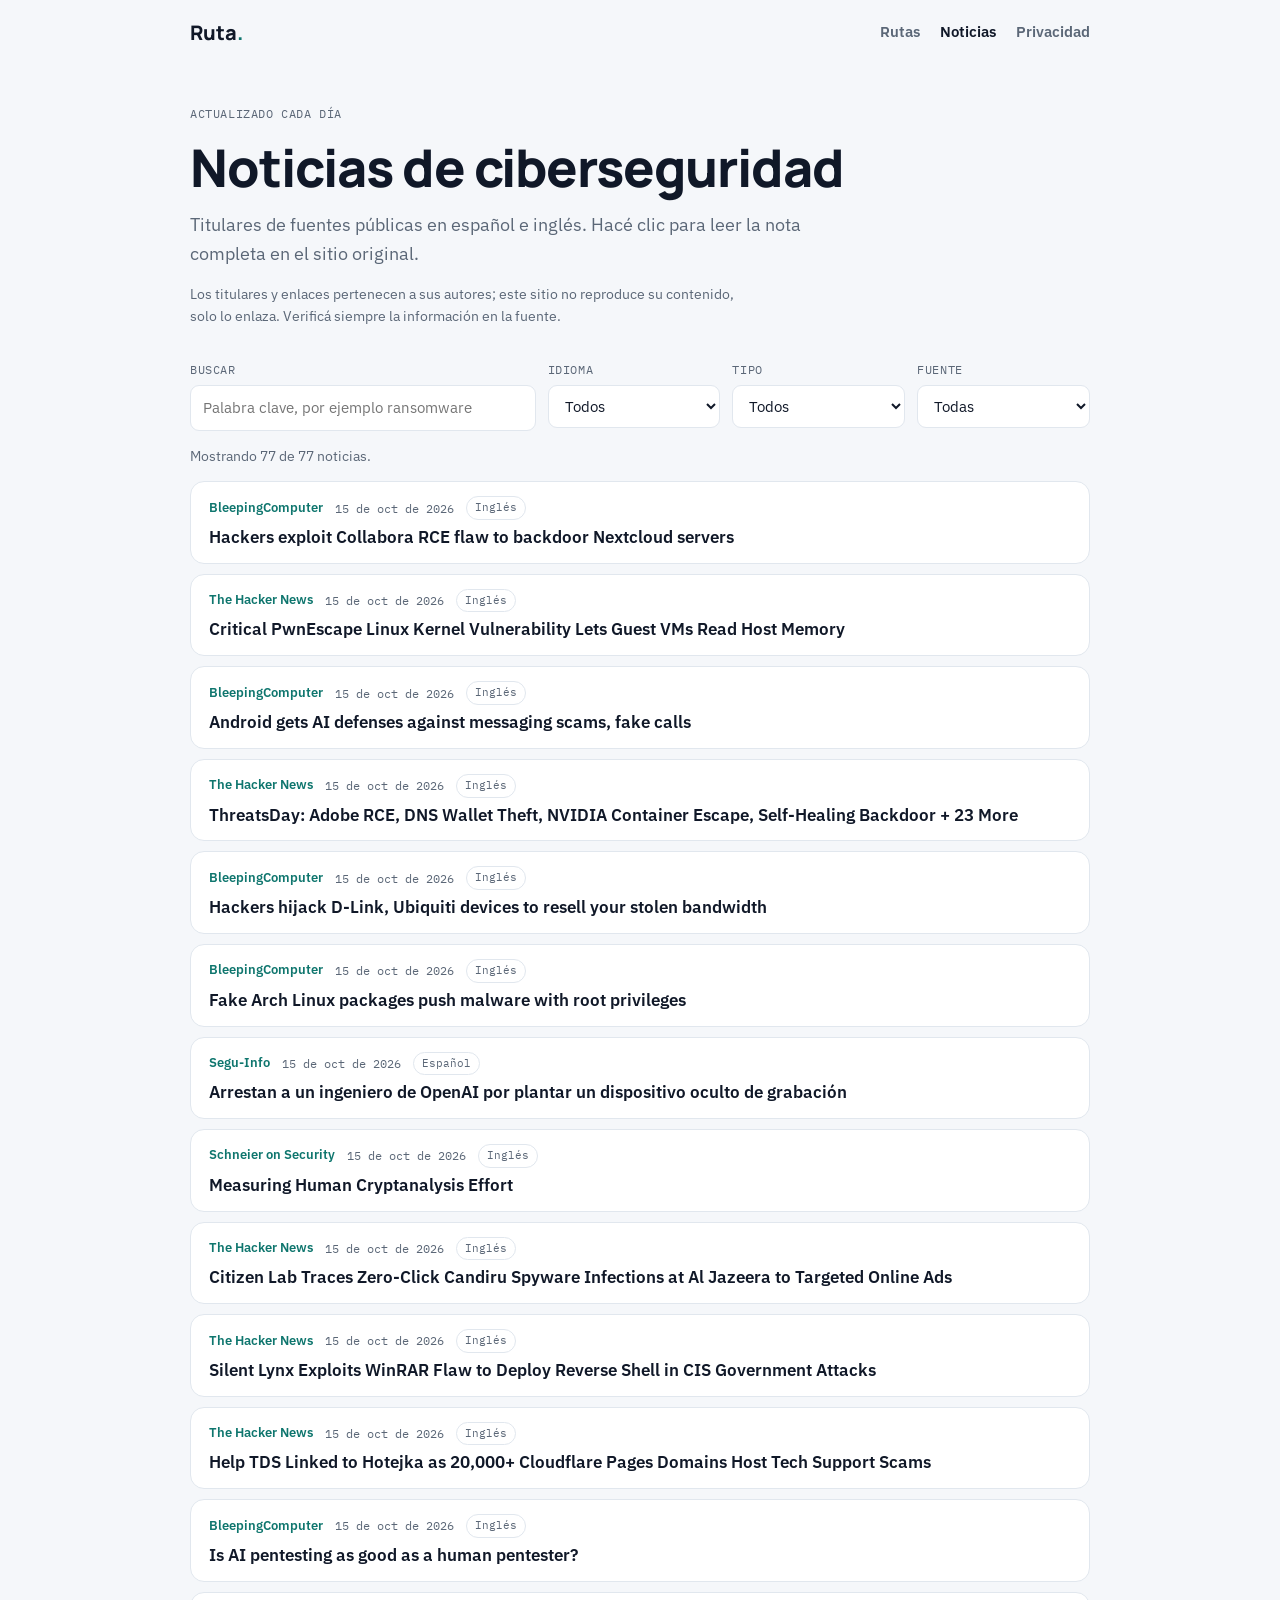
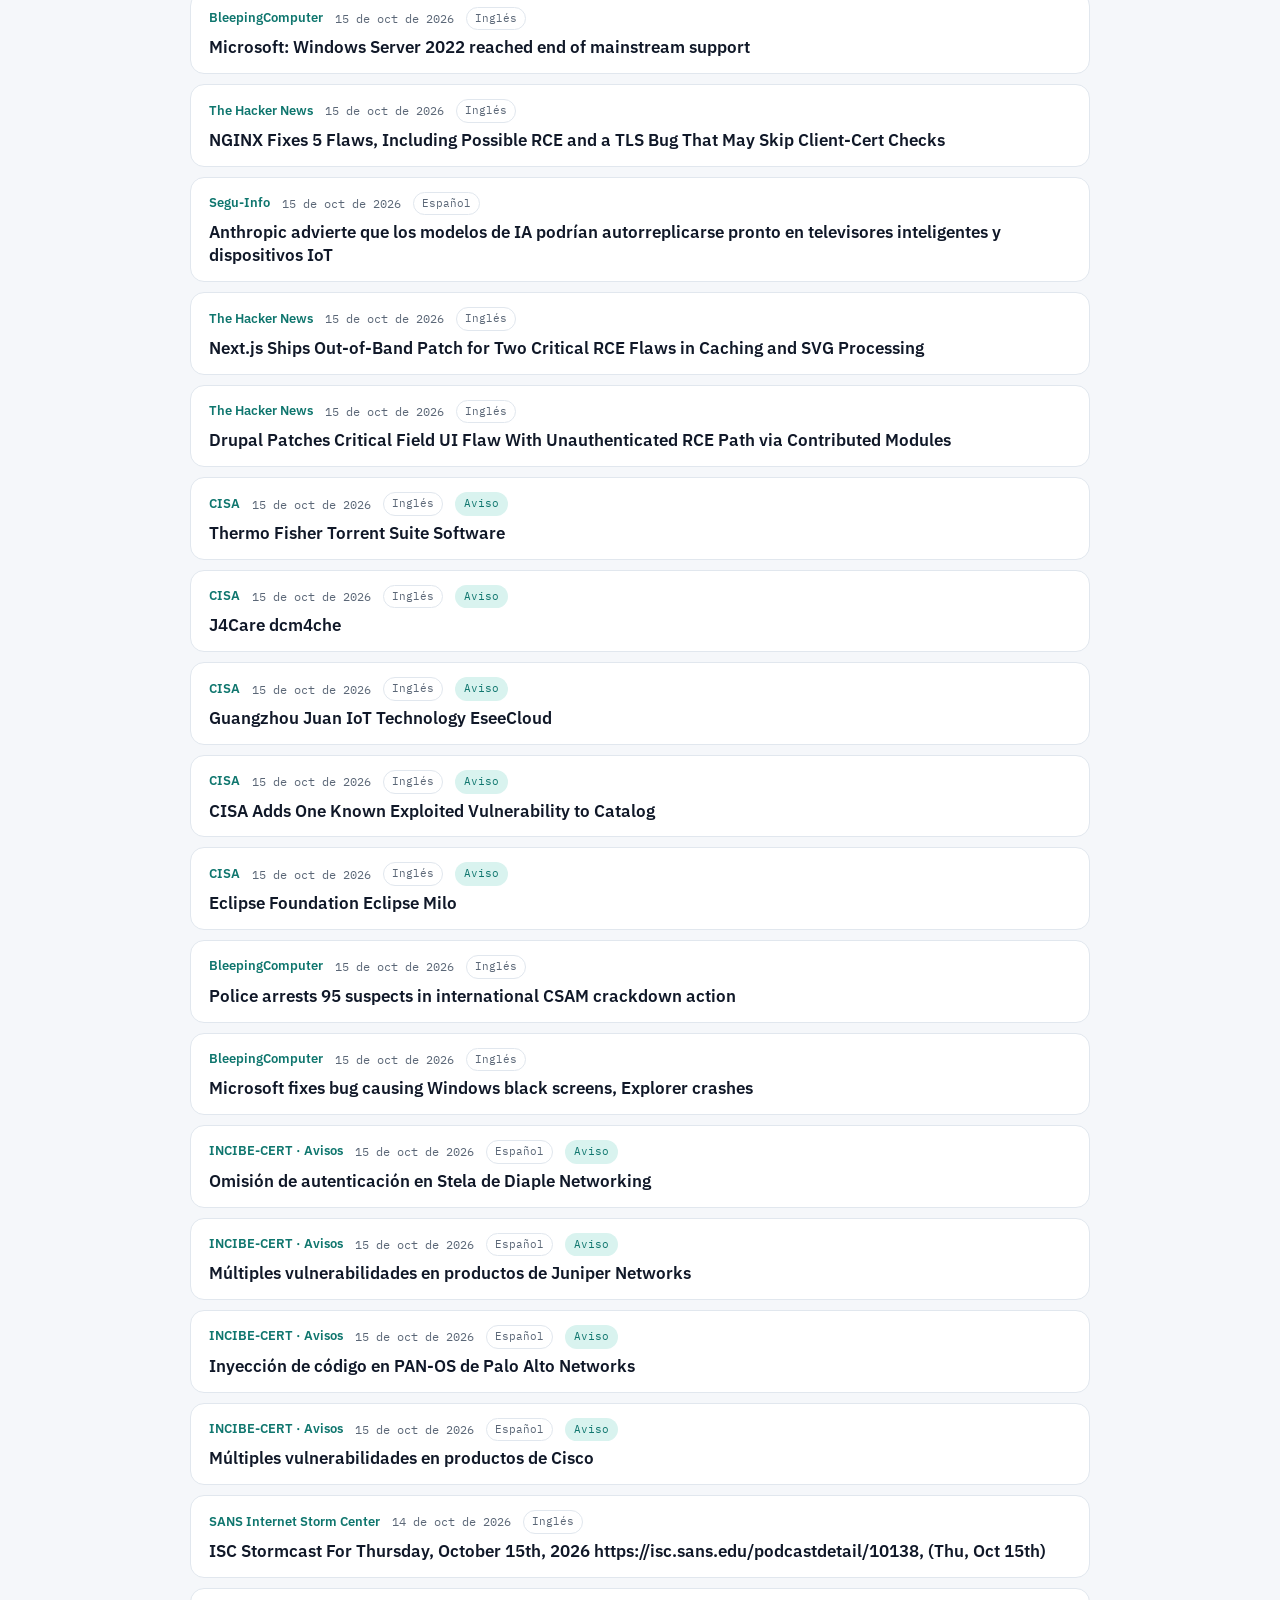
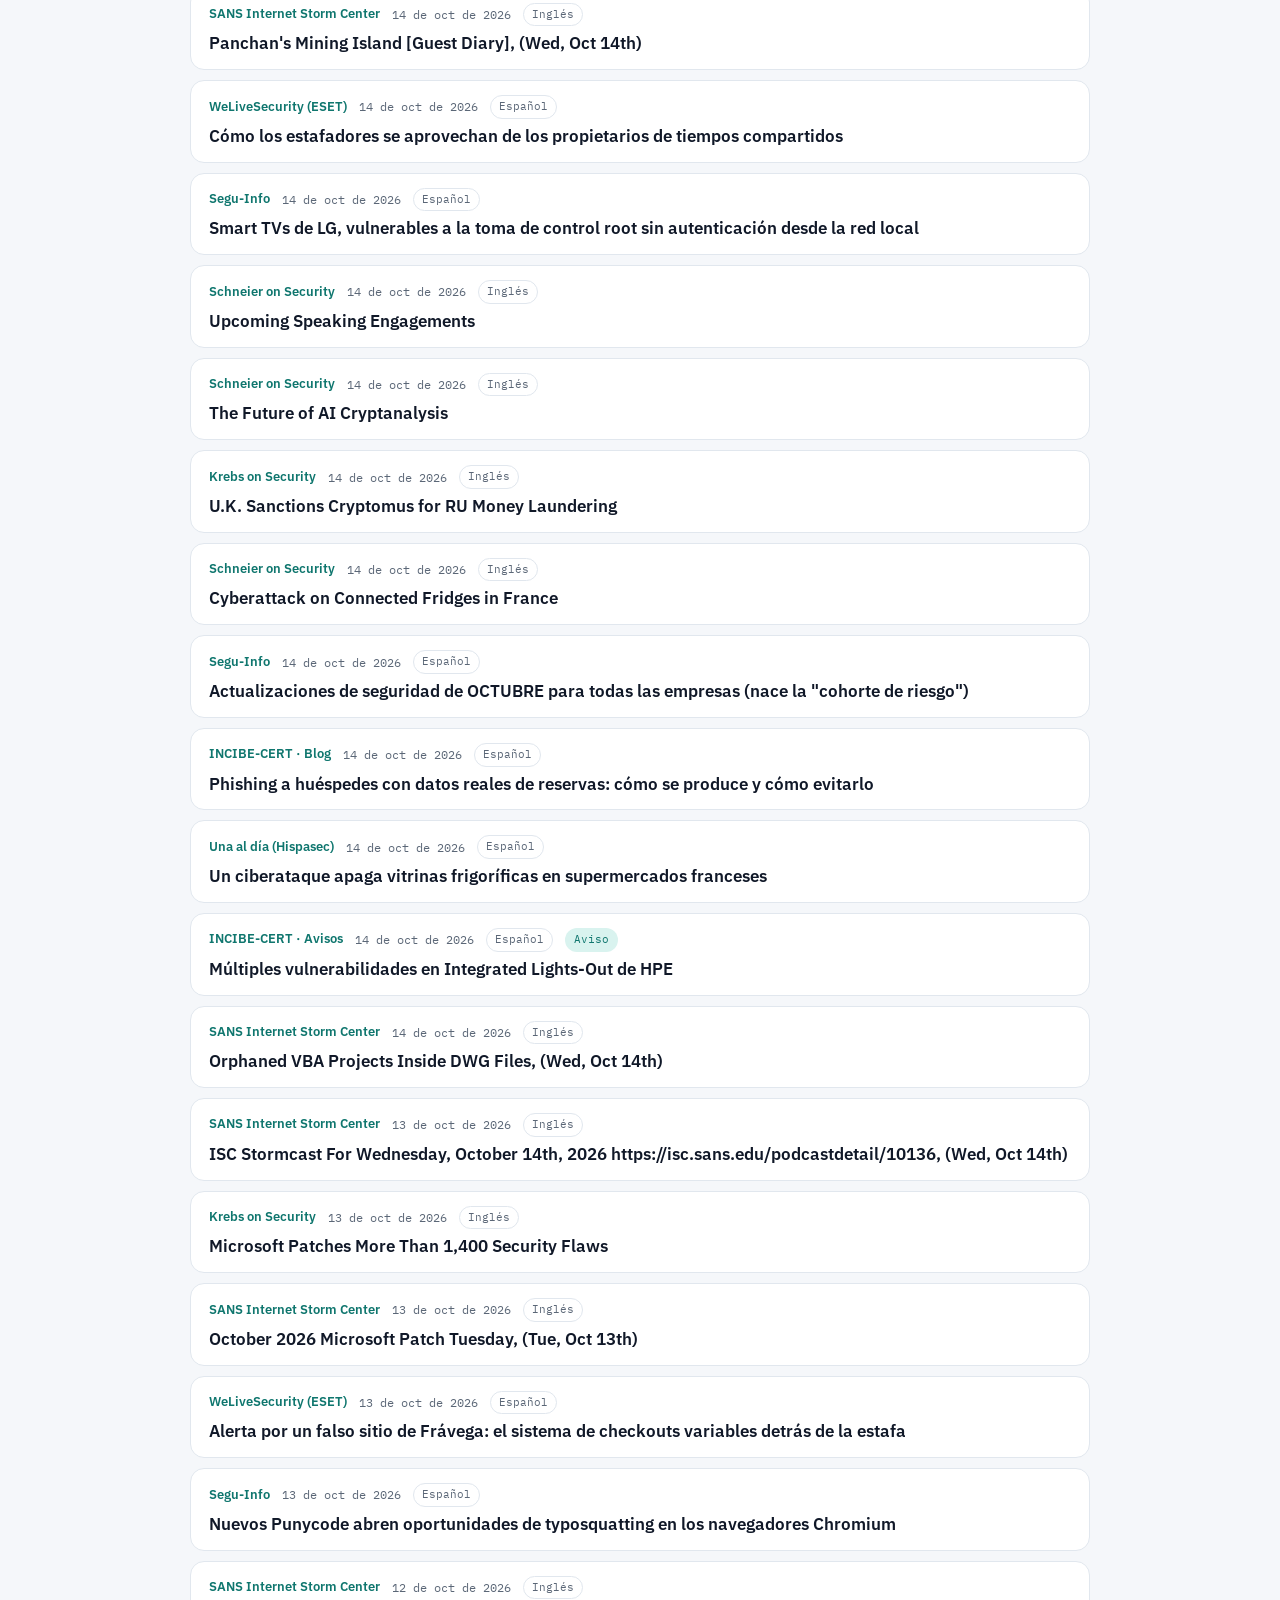
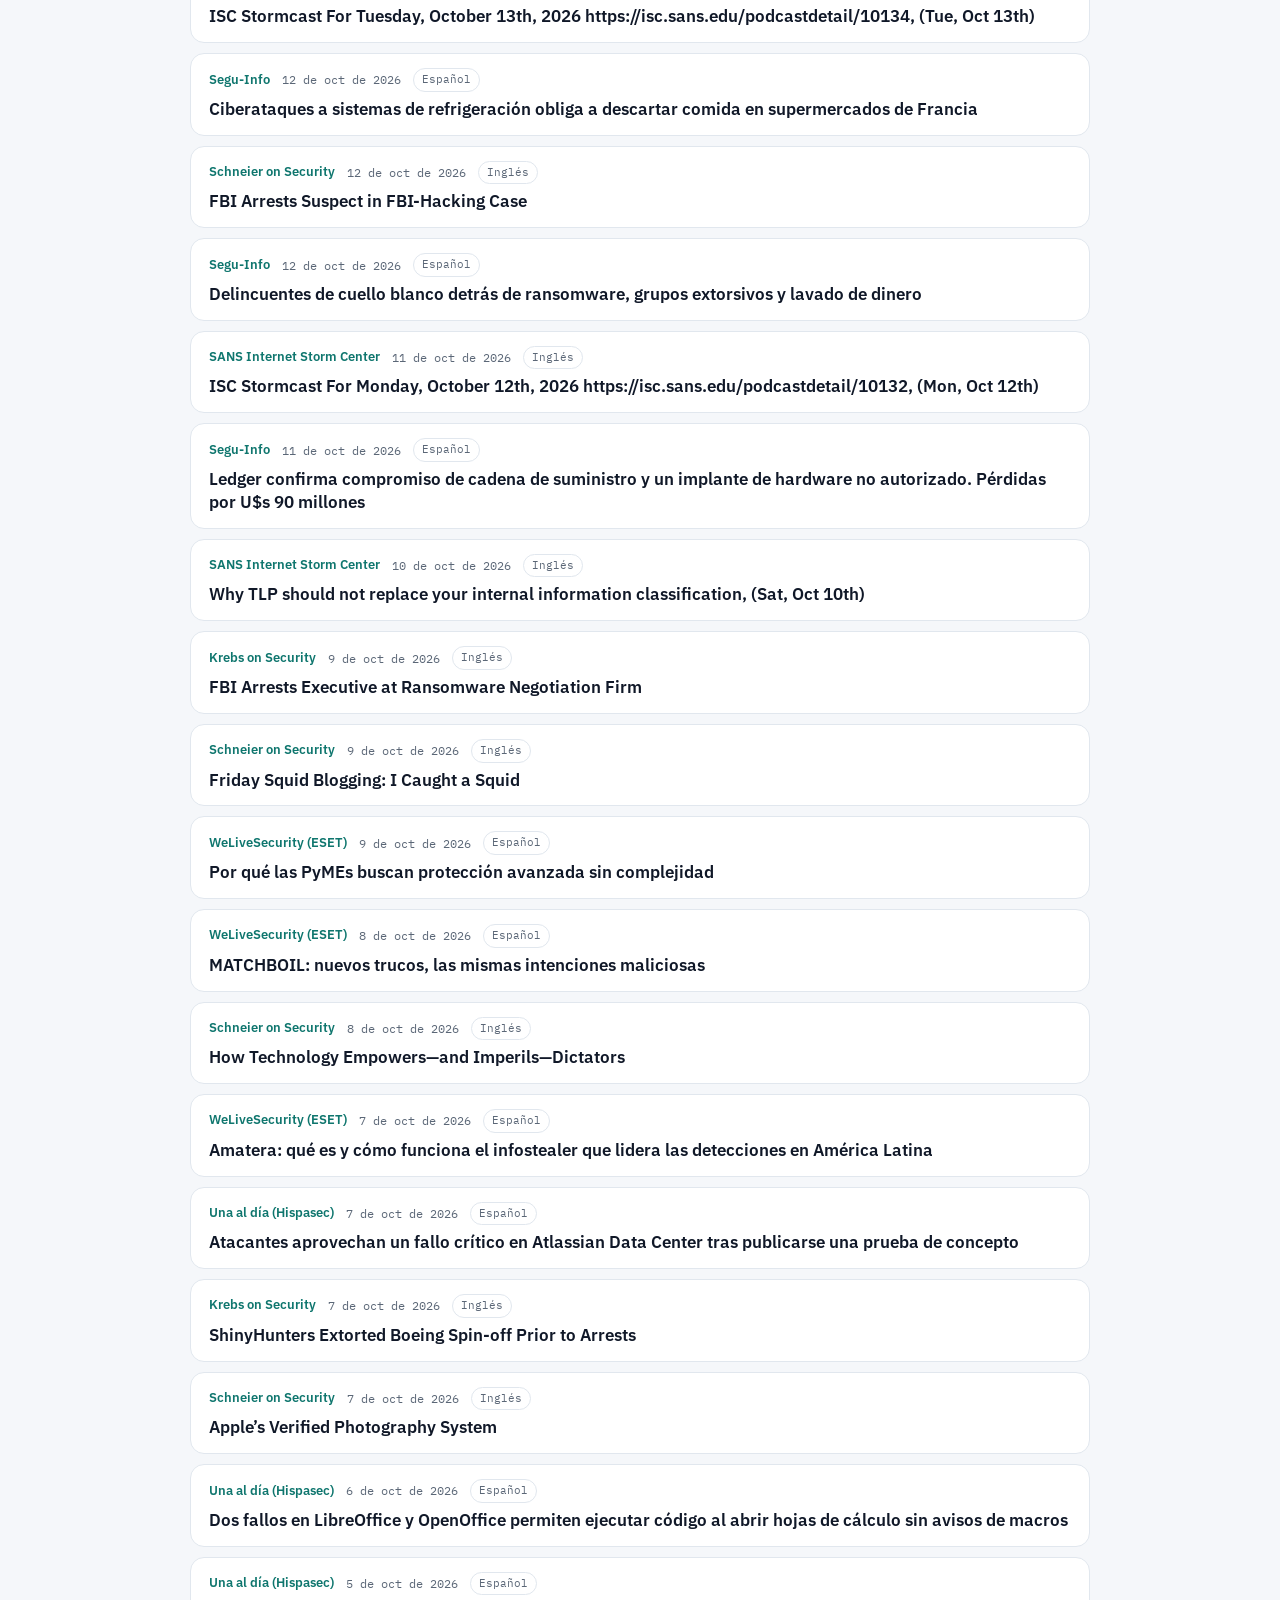
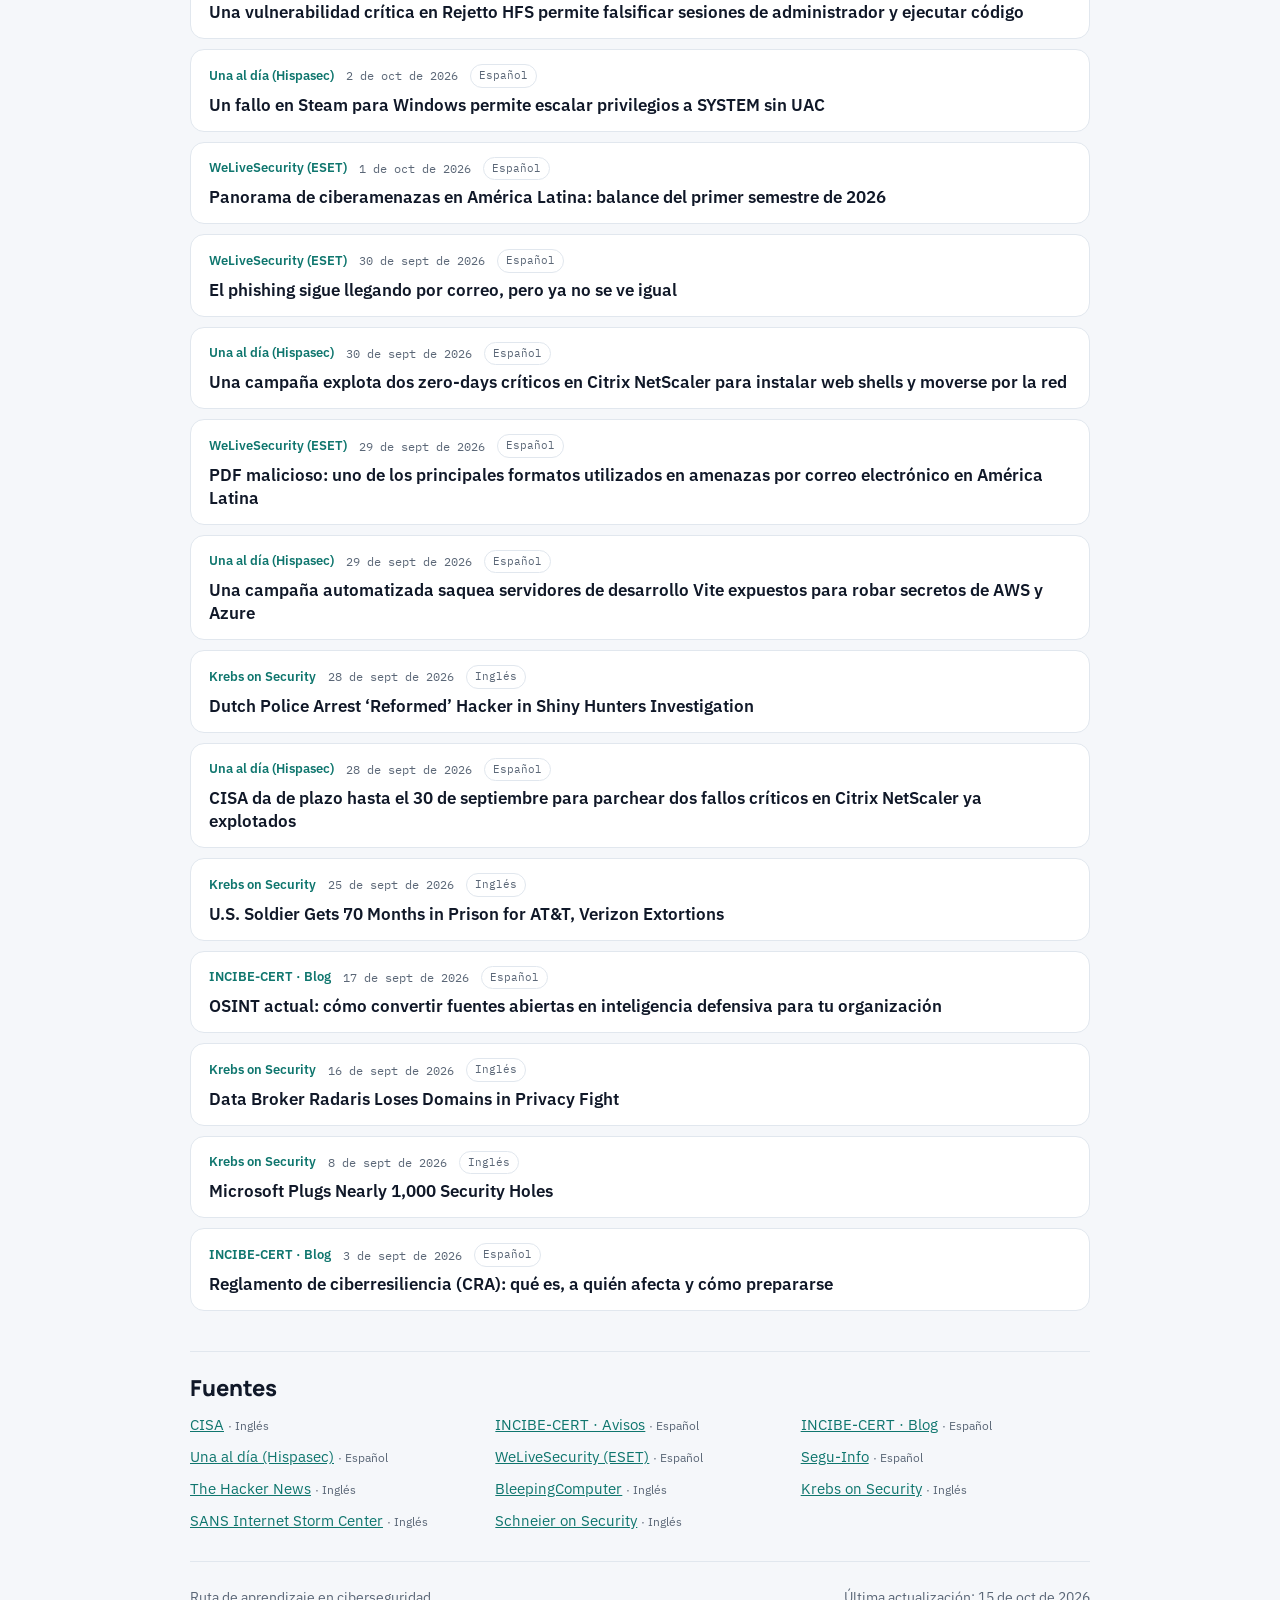
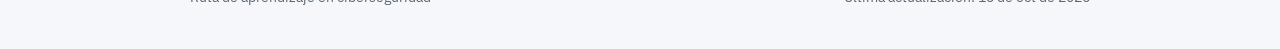
==== noticias/index.html @ 149d22fb "Agrega seccion de noticias de ciberseguridad con actualizacion diaria - Pagina /noticias/ con filtro" ====
<!DOCTYPE html>
<html lang="es">
<head>
<meta charset="utf-8">
<meta name="viewport" content="width=device-width,initial-scale=1,viewport-fit=cover">
<title>Noticias de ciberseguridad y seguridad informática | Ciberseguridad desde cero</title>
<meta name="description" content="Titulares diarios de ciberseguridad en español e inglés desde fuentes públicas como CISA, INCIBE-CERT, The Hacker News y SANS. Filtrá por idioma, tipo y fuente.">
<meta property="og:title" content="Noticias de ciberseguridad y seguridad informática | Ciberseguridad desde cero">
<meta property="og:description" content="Titulares diarios de ciberseguridad en español e inglés desde fuentes públicas. Filtrá por idioma, tipo y fuente.">
<meta property="og:type" content="website">
<meta property="og:url" content="https://dscamilo.github.io/ciberseguridad-desde-cero/noticias/">
<meta property="og:image" content="https://dscamilo.github.io/ciberseguridad-desde-cero/og-image.png">
<meta property="og:image:width" content="1200">
<meta property="og:image:height" content="630">
<meta property="og:image:alt" content="Ciberseguridad desde cero: rutas de aprendizaje por niveles">
<meta name="twitter:card" content="summary_large_image">
<meta property="og:locale" content="es_CO">
<link rel="canonical" href="https://dscamilo.github.io/ciberseguridad-desde-cero/noticias/">
<meta name="theme-color" content="#0f766e">
<link rel="icon" href="data:image/svg+xml,%3Csvg xmlns=%27http://www.w3.org/2000/svg%27 viewBox=%270 0 64 64%27%3E%3Crect width=%2764%27 height=%2764%27 rx=%2714%27 fill=%27%230f766e%27/%3E%3Cpath d=%27M32 12l18 7v13c0 11-8 18-18 21-10-3-18-10-18-21V19z%27 fill=%27none%27 stroke=%27white%27 stroke-width=%275%27 stroke-linejoin=%27round%27/%3E%3C/svg%3E">
<link rel="preconnect" href="https://fonts.googleapis.com">
<link rel="preconnect" href="https://fonts.gstatic.com" crossorigin>
<link rel="stylesheet" href="https://fonts.googleapis.com/css2?family=Manrope:wght@600;700;800&family=IBM+Plex+Sans:wght@400;500;600&family=IBM+Plex+Mono:wght@500&display=swap">
<link rel="stylesheet" href="estilos.css">
<link rel="stylesheet" href="../assets/css/comun.css">
</head>
<body>
<a class="skip" href="#contenido">Saltar al contenido</a>
<div class="wrap">
  <header class="top">
    <a class="brand" href="../">Ruta<span>.</span></a>
    <nav class="links" aria-label="Principal">
      <a href="../#rutas">Rutas</a>
      <a href="./" aria-current="page">Noticias</a>
      <a href="../privacidad/">Privacidad</a>
    </nav>
  </header>

  <main id="contenido" tabindex="-1">
    <section class="hero">
      <span class="mono">Actualizado cada día</span>
      <h1>Noticias de ciberseguridad</h1>
      <p class="lede">Titulares de fuentes públicas en español e inglés. Hacé clic para leer la nota completa en el sitio original.</p>
      <p class="aviso">Los titulares y enlaces pertenecen a sus autores; este sitio no reproduce su contenido, solo lo enlaza. Verificá siempre la información en la fuente.</p>
    </section>

    <section class="filtros" aria-label="Filtros" hidden>
      <label class="campo grande"><span class="mono">Buscar</span><input type="search" id="q" placeholder="Palabra clave, por ejemplo ransomware" autocomplete="off"></label>
      <label class="campo"><span class="mono">Idioma</span>
        <select id="idioma"><option value="">Todos</option><option value="es">Español</option><option value="en">Inglés</option></select></label>
      <label class="campo"><span class="mono">Tipo</span>
        <select id="tipo"><option value="">Todos</option><option value="noticias">Noticias y análisis</option><option value="avisos">Avisos de vulnerabilidades</option></select></label>
      <label class="campo"><span class="mono">Fuente</span>
        <select id="fuente"><option value="">Todas</option></select></label>
    </section>

    <p class="estado" id="estado" role="status" aria-live="polite">Cargando noticias…</p>
    <ul class="lista" id="lista"></ul>

    <section class="fuentes" id="fuentes" hidden>
      <h2>Fuentes</h2>
      <ul id="fuentes-lista"></ul>
    </section>

    <noscript><p class="estado">Para ver las noticias necesitás activar JavaScript. También podés visitar directamente las fuentes: <a href="https://www.cisa.gov/news-events/cybersecurity-advisories" rel="noopener">CISA</a>, <a href="https://www.incibe.es/incibe-cert/blog" rel="noopener">INCIBE-CERT</a> y <a href="https://thehackernews.com" rel="noopener">The Hacker News</a>.</p></noscript>
  </main>

  <footer>
    <span>Ruta de aprendizaje en ciberseguridad</span>
    <span id="actualizado"></span>
  </footer>
</div>
<script src="app.js"></script>
</body>
</html>
---- noticias/estilos.css ----
:root{--bg:#f5f7fa;--surface:#ffffff;--surface-2:#eef2f6;--ink:#101828;--muted:#5b6777;--line:#e1e7ee;--accent:#0f766e;--accent-soft:#d9f3ef;--on-accent:#ffffff;--radius:14px;color-scheme:light}
@media (prefers-color-scheme:dark){:root:not([data-theme="light"]){--bg:#0b1117;--surface:#121b25;--surface-2:#18242f;--ink:#e6edf5;--muted:#93a3b4;--line:#22303e;--accent:#2dd4bf;--accent-soft:#11302c;--on-accent:#0b1117;color-scheme:dark}}
*{box-sizing:border-box}
body{margin:0;background:var(--bg);color:var(--ink);font-family:"IBM Plex Sans",system-ui,-apple-system,"Segoe UI",sans-serif;font-size:16px;line-height:1.6;padding-left:max(20px,env(safe-area-inset-left,0px));padding-right:max(20px,env(safe-area-inset-right,0px))}
.wrap{max-width:900px;margin:0 auto;min-width:0}
h1,h2,.brand{font-family:"Manrope",system-ui,sans-serif;line-height:1.15}
h1{font-size:clamp(32px,6vw,52px);font-weight:800;margin:12px 0 14px;letter-spacing:-.02em;text-wrap:balance}
h2{font-size:22px;font-weight:800;margin:0 0 12px}
p{margin:0}
a{color:var(--accent)}
:focus-visible{outline:2px solid var(--accent);outline-offset:3px;border-radius:4px}
.mono{font-family:"IBM Plex Mono",ui-monospace,Menlo,Consolas,monospace;font-size:12px;letter-spacing:.05em;text-transform:uppercase;color:var(--muted)}
header.top{display:flex;align-items:center;justify-content:space-between;gap:16px;padding:20px 0;flex-wrap:wrap}
.brand{font-weight:800;font-size:20px;color:var(--ink);text-decoration:none}
.brand span{color:var(--accent)}
nav.links{display:flex;gap:20px;align-items:center;flex-wrap:wrap}
nav.links a{color:var(--muted);text-decoration:none;font-weight:600;font-size:15px}
nav.links a:hover,nav.links a[aria-current="page"]{color:var(--ink)}
.hero{padding:36px 0 24px}
.lede{font-size:18px;color:var(--muted);max-width:60ch}
.aviso{margin-top:14px;font-size:14px;color:var(--muted);max-width:70ch}
.filtros{display:grid;grid-template-columns:2fr repeat(3,1fr);gap:12px;margin:8px 0 14px}
.filtros[hidden]{display:none}
.campo{display:flex;flex-direction:column;gap:6px;min-width:0}
.campo input,.campo select{font:inherit;font-size:15px;width:100%;padding:10px 12px;border-radius:9px;border:1px solid var(--line);background:var(--surface);color:var(--ink)}
.campo input:focus-visible,.campo select:focus-visible{outline:2px solid var(--accent);outline-offset:2px}
.estado{color:var(--muted);font-size:14px;margin:6px 0 14px}
.lista{list-style:none;margin:0;padding:0;display:flex;flex-direction:column;gap:10px}
.nota{background:var(--surface);border:1px solid var(--line);border-radius:var(--radius);padding:14px 18px;display:flex;flex-direction:column;gap:6px;min-width:0}
.nota:hover{border-color:var(--accent)}
.nota .meta{display:flex;flex-wrap:wrap;gap:8px 12px;align-items:center}
.nota .fuente{font-weight:600;font-size:13px;color:var(--accent)}
.nota time{font-family:"IBM Plex Mono",ui-monospace,monospace;font-size:12px;color:var(--muted)}
.etiqueta{font-family:"IBM Plex Mono",ui-monospace,monospace;font-size:11px;padding:2px 8px;border-radius:99px;border:1px solid var(--line);color:var(--muted)}
.etiqueta.aviso-tipo{background:var(--accent-soft);color:var(--accent);border-color:transparent}
.nota a.titulo{color:var(--ink);font-weight:600;font-size:17px;line-height:1.35;text-decoration:none;overflow-wrap:anywhere}
.nota a.titulo:hover{text-decoration:underline;color:var(--accent)}
.fuentes{margin:40px 0 8px;padding-top:24px;border-top:1px solid var(--line)}
.fuentes[hidden]{display:none}
.fuentes ul{list-style:none;margin:0;padding:0;display:grid;grid-template-columns:repeat(auto-fill,minmax(250px,1fr));gap:8px 16px;font-size:15px}
.fuentes .idioma{color:var(--muted);font-size:12px}
footer{border-top:1px solid var(--line);margin-top:28px;padding:24px 0 40px;color:var(--muted);font-size:14px;display:flex;justify-content:space-between;gap:12px;flex-wrap:wrap}
@media (max-width:720px){.filtros{grid-template-columns:1fr 1fr}.filtros .grande{grid-column:1 / -1}}
@media (prefers-reduced-motion:reduce){*{transition:none!important;animation:none!important}}
---- assets/css/comun.css ----
/* Reglas compartidas: enlace "Saltar al contenido" y ventana/aviso de sincronización. */
.skip{position:absolute;left:-9999px;top:8px;z-index:100;padding:10px 16px;border-radius:9px;background:var(--accent);color:var(--on-accent,#fff);font-weight:700;text-decoration:none}.skip:focus{left:max(12px,env(safe-area-inset-left,0px))}
.skip{position:absolute;left:-9999px;top:8px;z-index:100;padding:10px 16px;border-radius:9px;background:#0f766e;color:#fff;font-weight:700;text-decoration:none}.skip:focus{left:max(12px,env(safe-area-inset-left,0px))}
.sync-box{display:flex;flex-direction:column;gap:8px}.sync-msg{font-size:13px;color:var(--muted);line-height:1.4}.sync-box input{font:inherit;font-size:14px;width:100%;padding:9px 12px;border-radius:9px;border:1px solid var(--line);background:var(--surface-2);color:var(--ink)}.sync-box input:focus-visible{outline:2px solid var(--accent);outline-offset:2px}
.sync-banner{margin:0 0 22px;padding:18px 20px;border:1px solid var(--line);border-left:4px solid var(--accent);border-radius:var(--radius);background:var(--surface);display:flex;flex-direction:column;gap:10px}.sync-banner h2{font-size:18px;margin:0}.sync-banner p{margin:0;color:var(--muted)}.sync-banner .sync-row{display:flex;gap:10px;flex-wrap:wrap;align-items:stretch}.sync-banner .sync-row input{flex:1 1 220px;min-width:0;font:inherit;font-size:15px;padding:10px 12px;border-radius:9px;border:1px solid var(--line);background:var(--surface-2);color:var(--ink)}.sync-banner .sync-row input:focus-visible{outline:2px solid var(--accent);outline-offset:2px}.sync-banner .reset{padding:10px 16px}
.sync-consent{display:flex;gap:8px;align-items:flex-start;font-size:13px;color:var(--muted);line-height:1.4}.sync-consent input{width:auto!important;margin:3px 0 0!important;padding:0!important;flex:none}.sync-consent a{color:var(--accent)}.aside-foot a.priv{color:var(--muted);font-size:13px}
.sync-dialog{border:none;padding:0;background:transparent;color:var(--ink);width:calc(100% - 32px);max-width:520px;margin:auto}.sync-dialog::backdrop{background:rgba(0,0,0,.6)}.sync-dialog .sync-banner{margin:0;border:1px solid var(--line);border-left:4px solid var(--accent);box-shadow:0 24px 60px rgba(0,0,0,.45)}
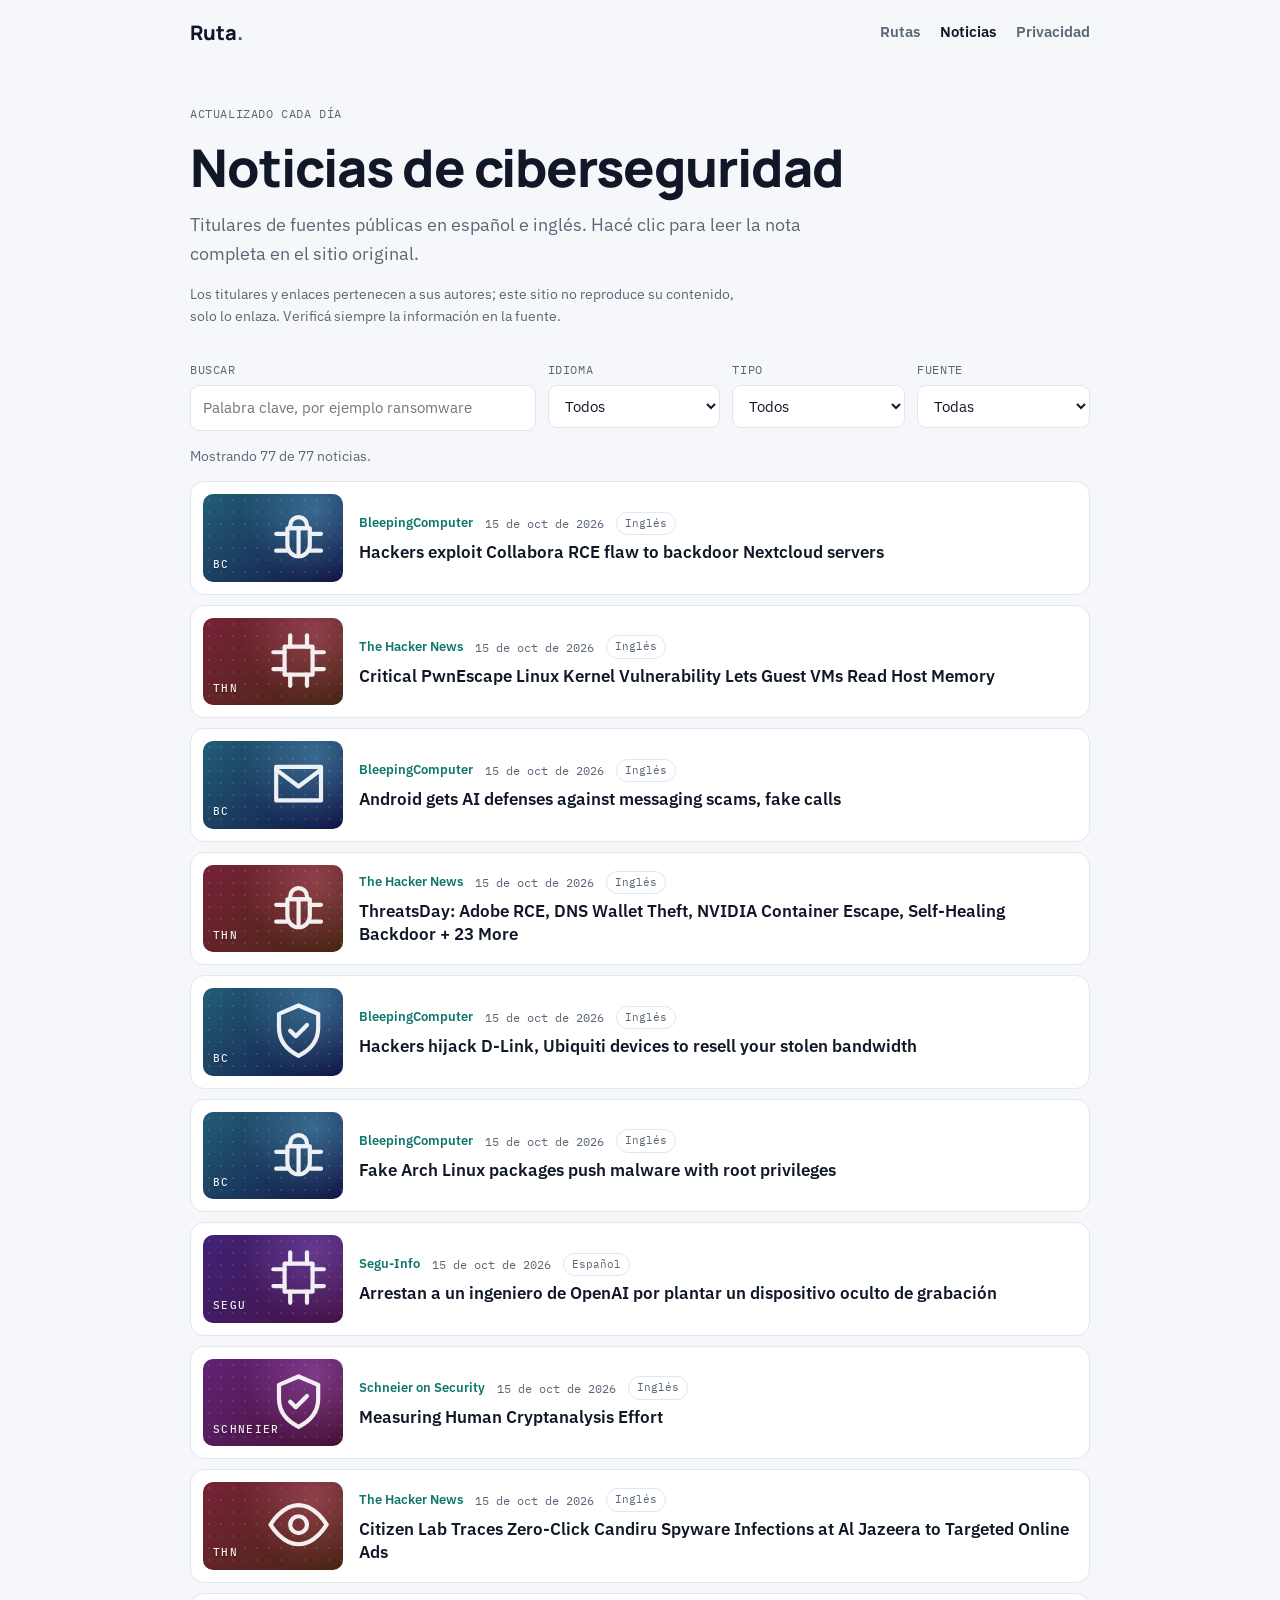
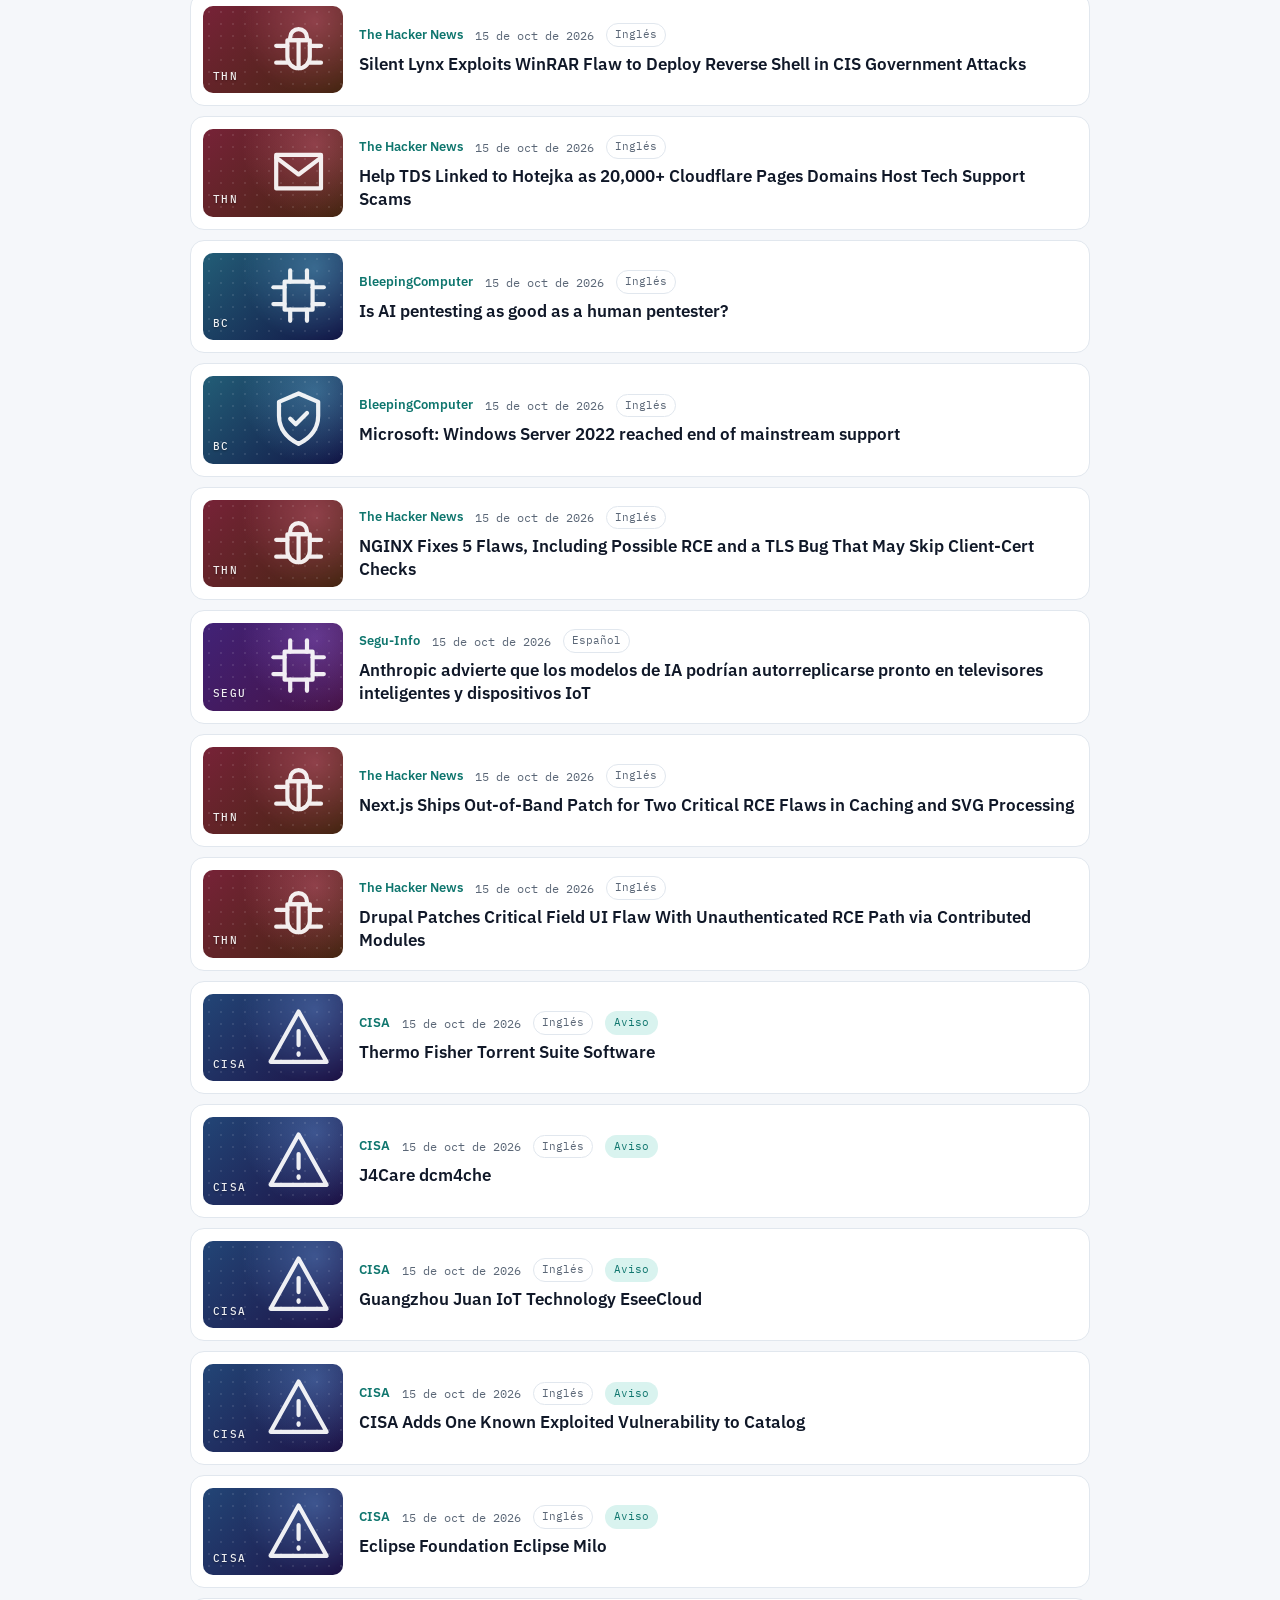
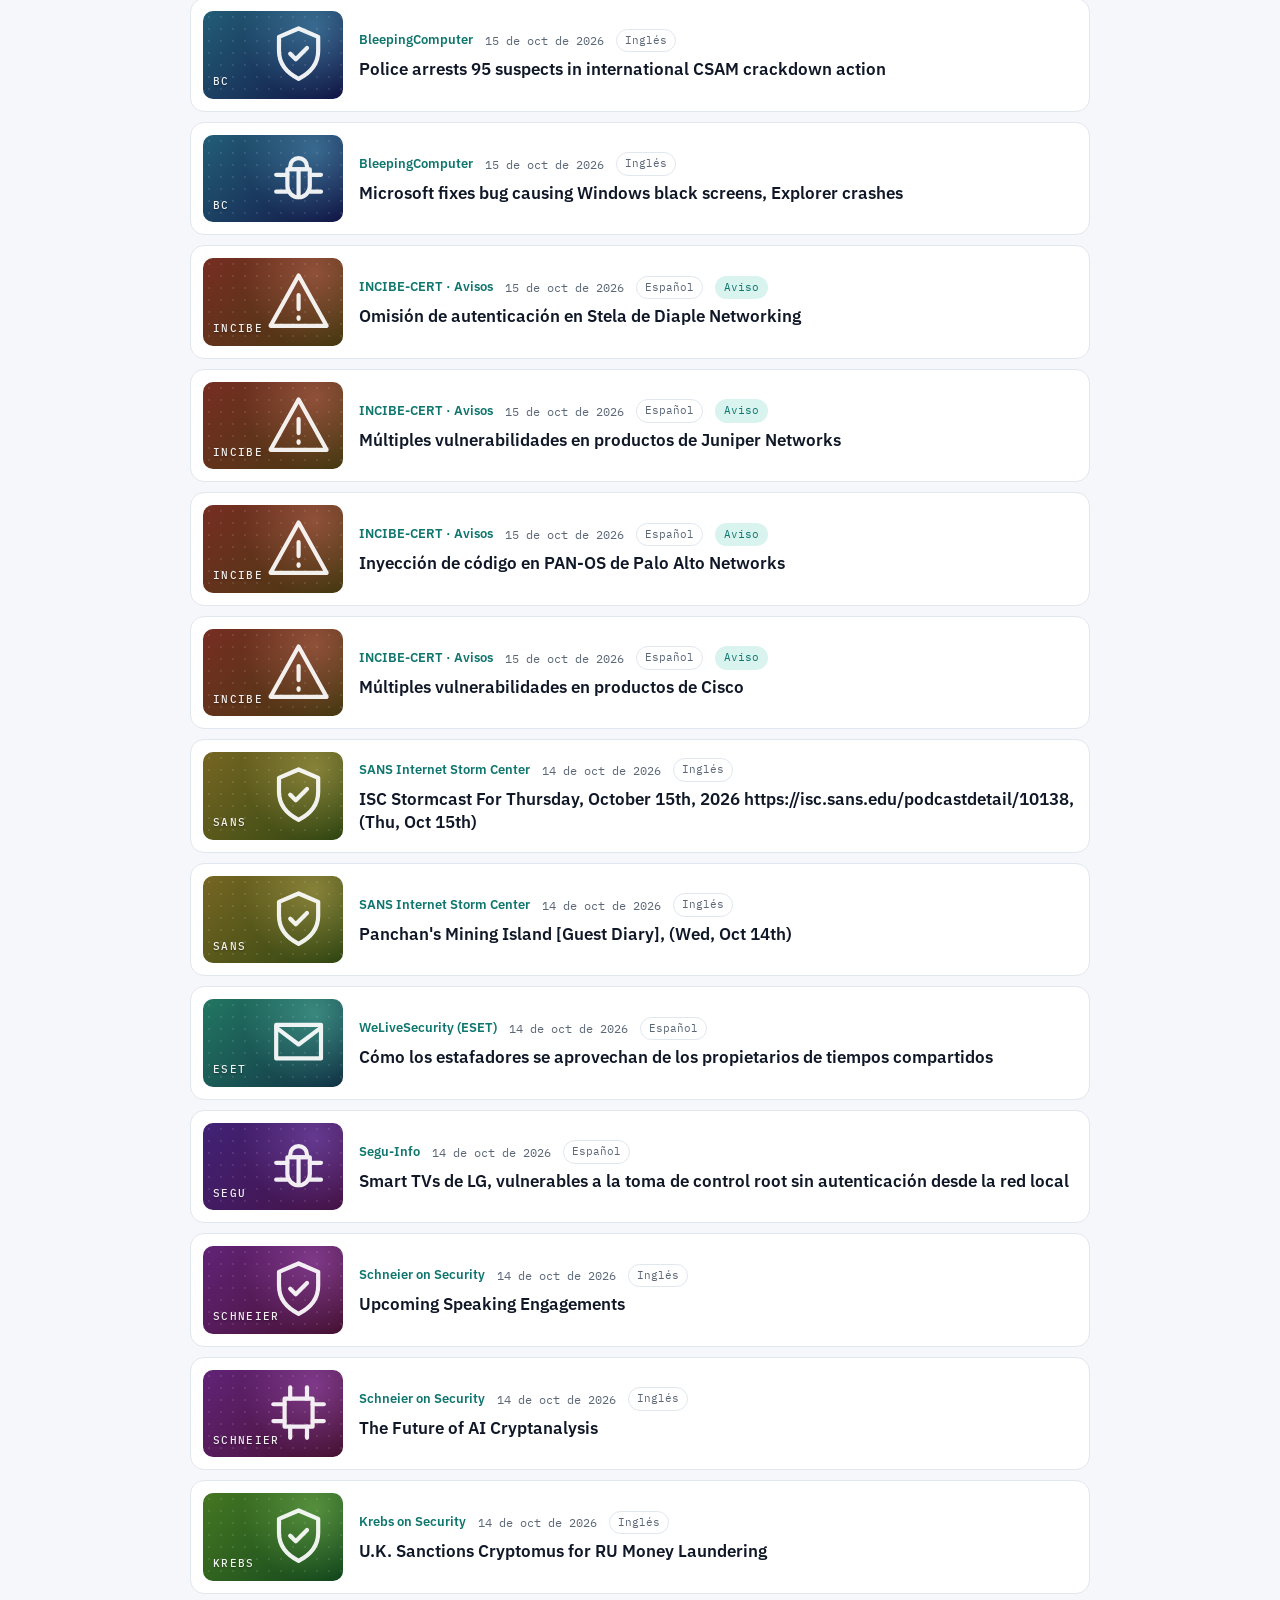
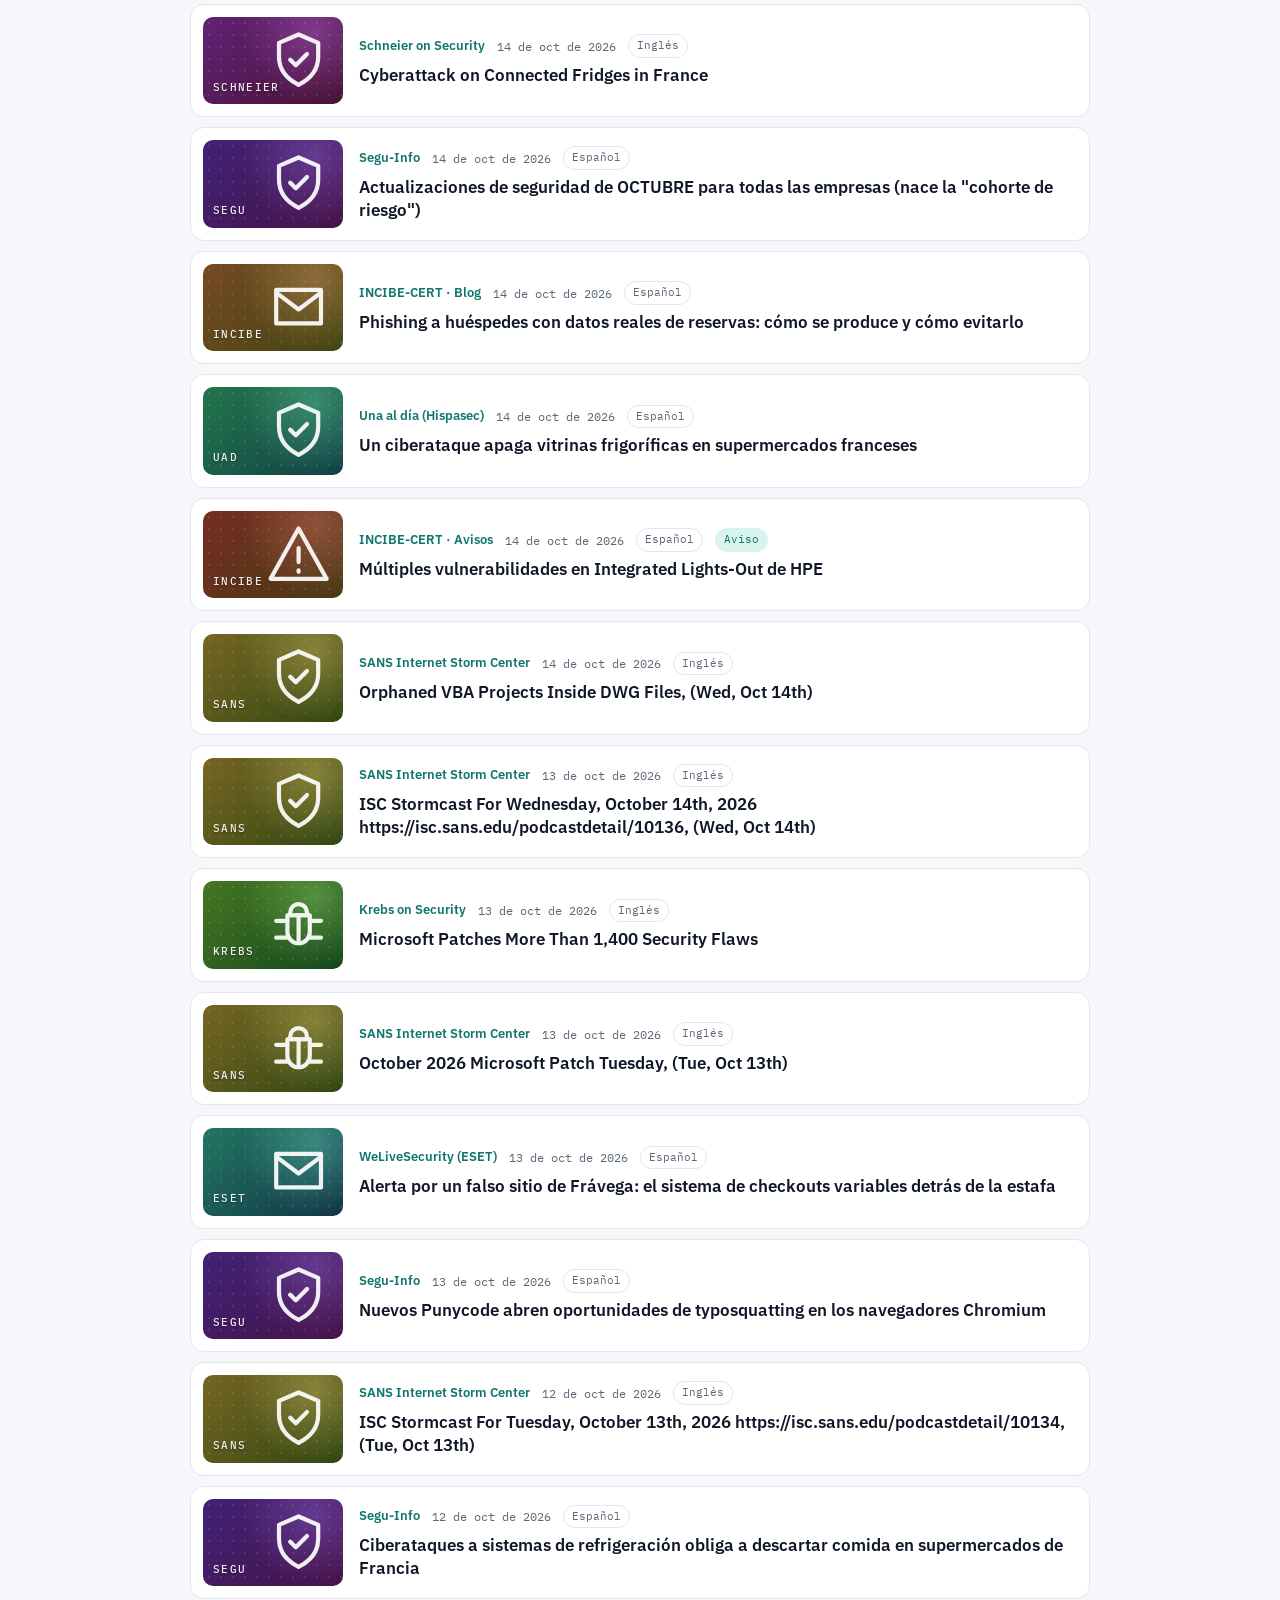
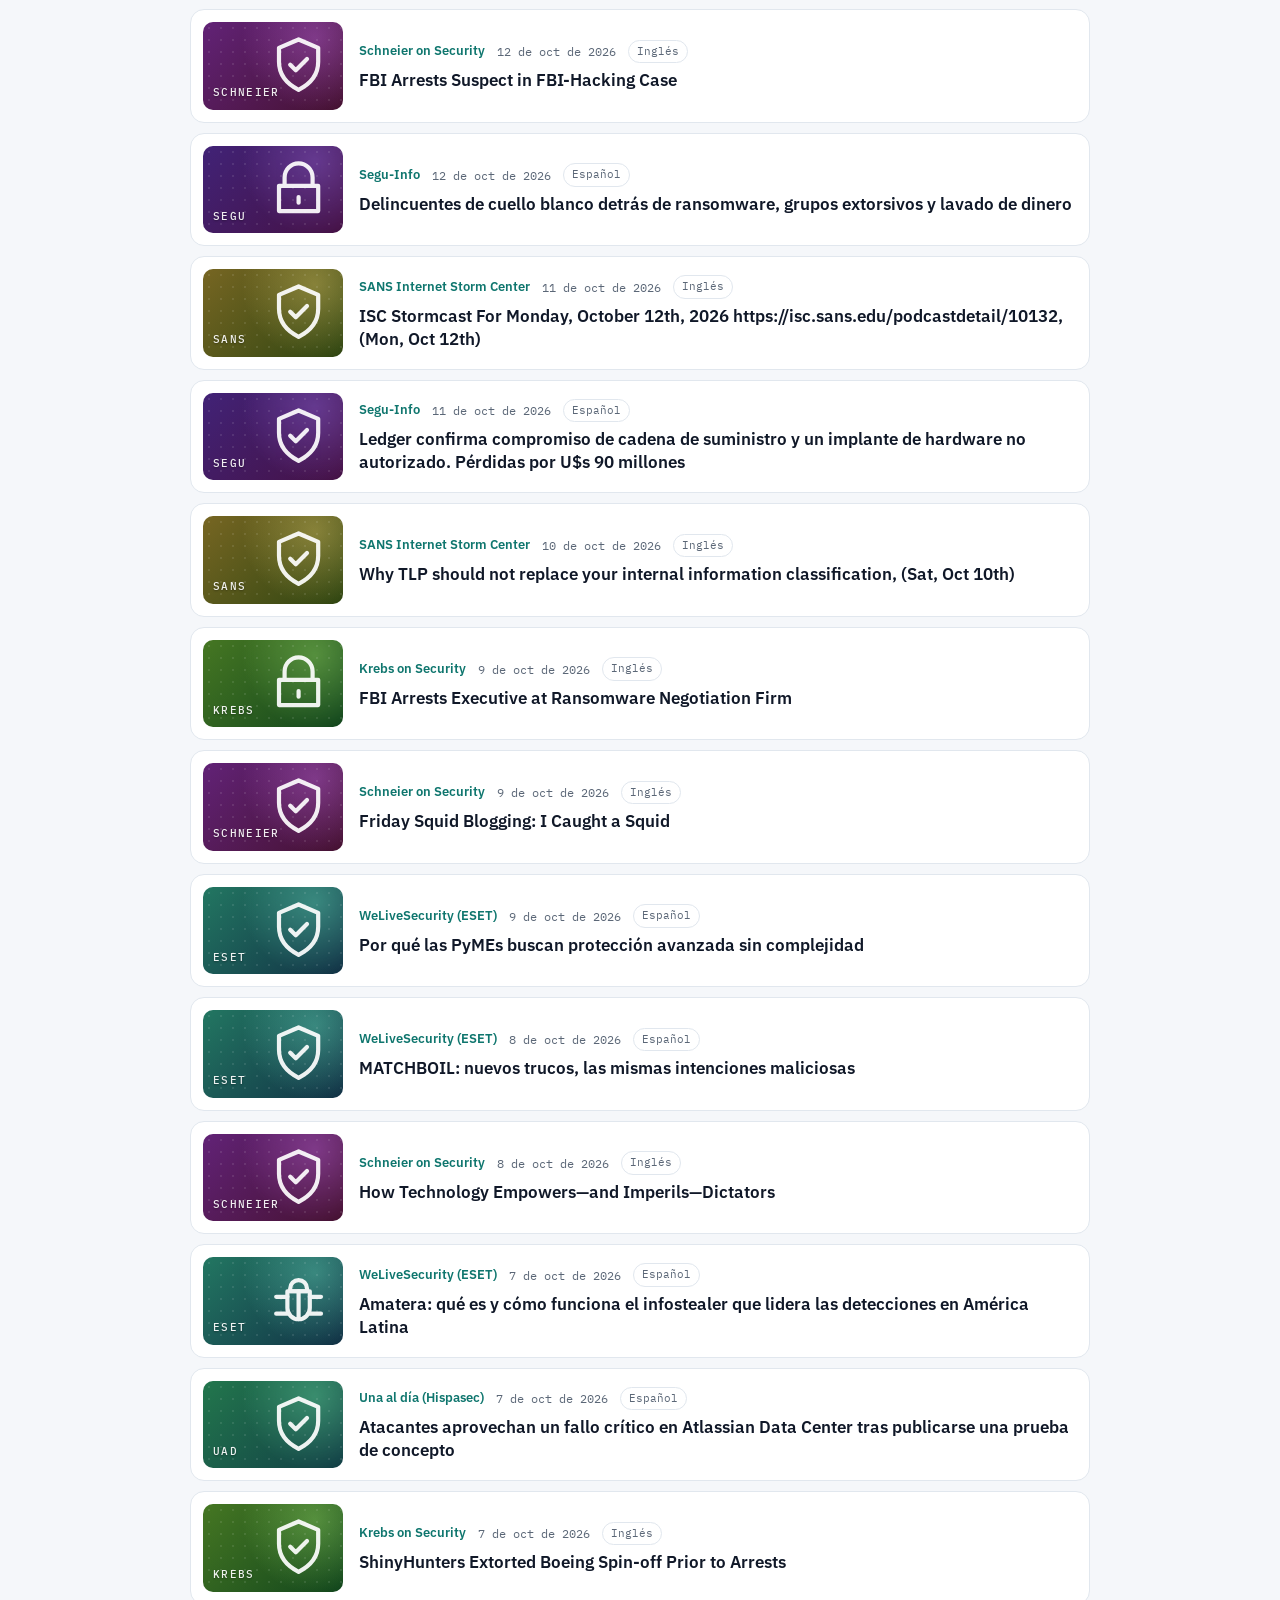
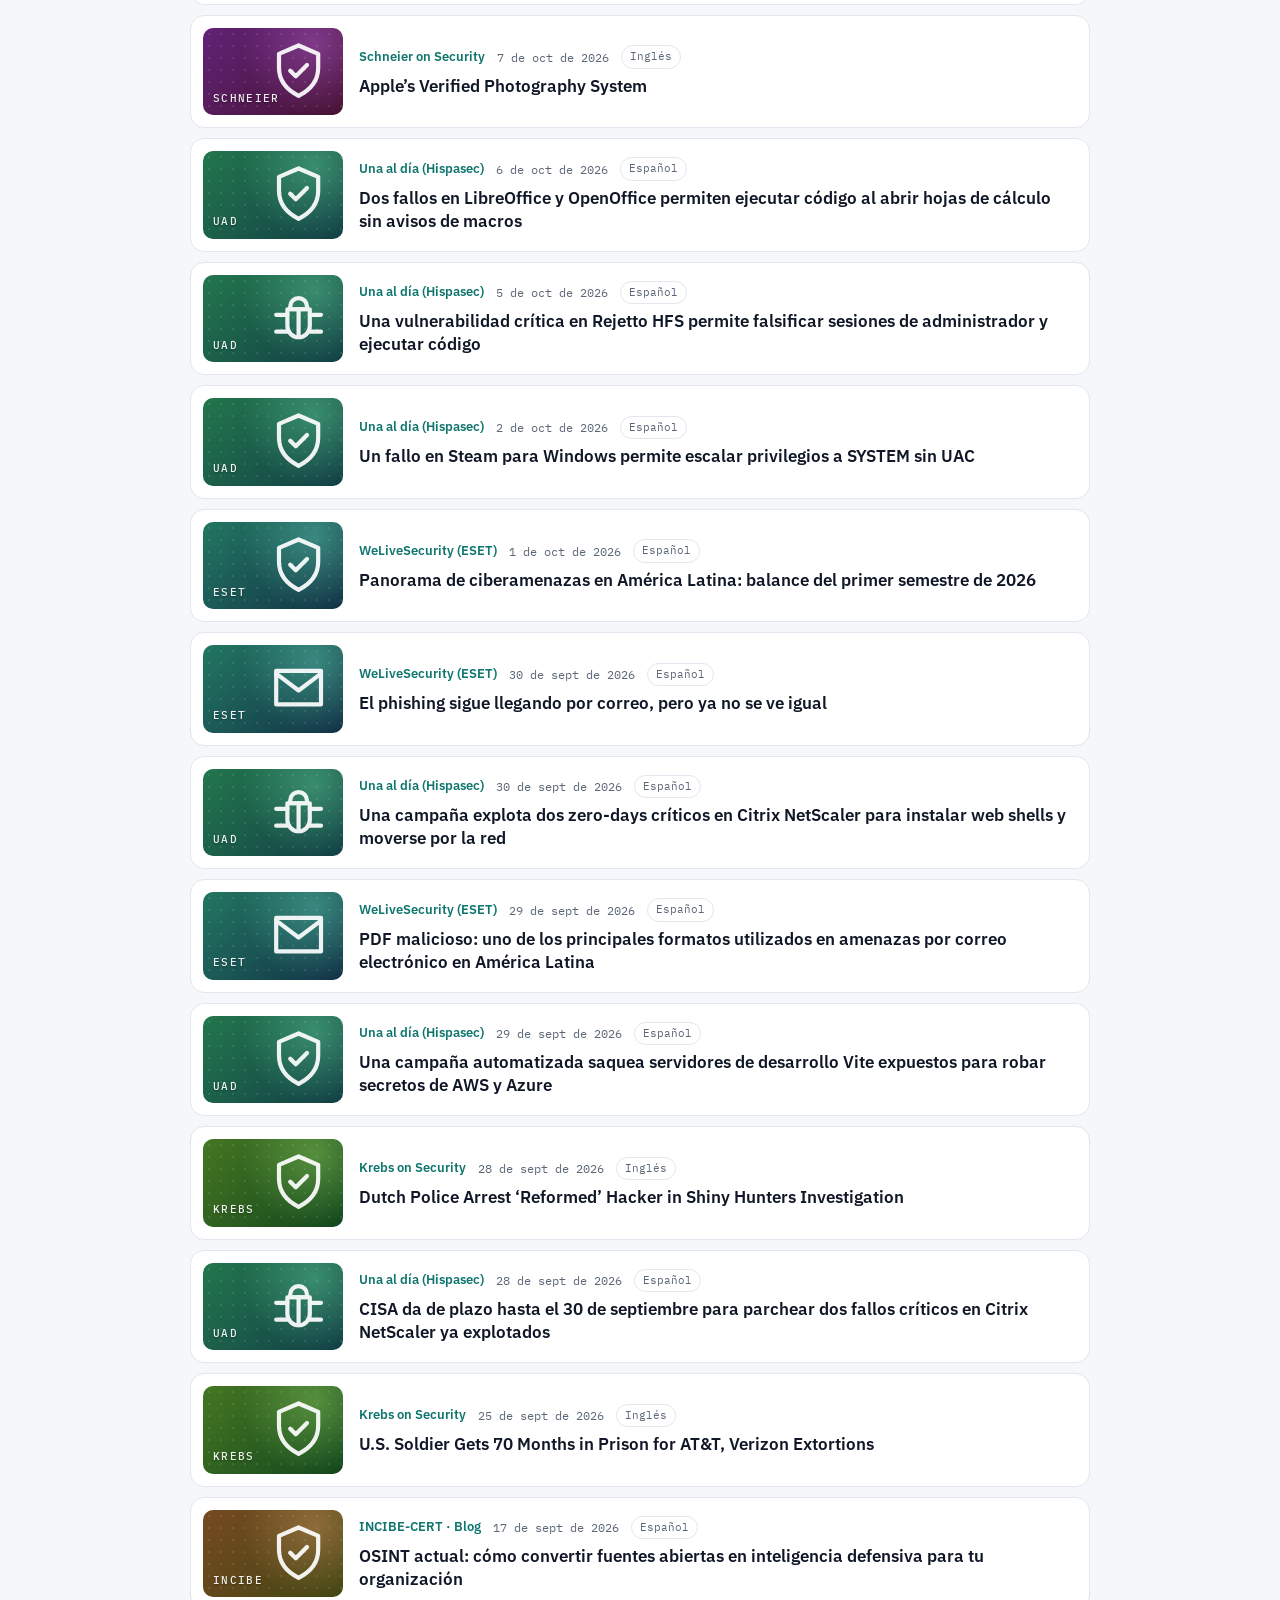
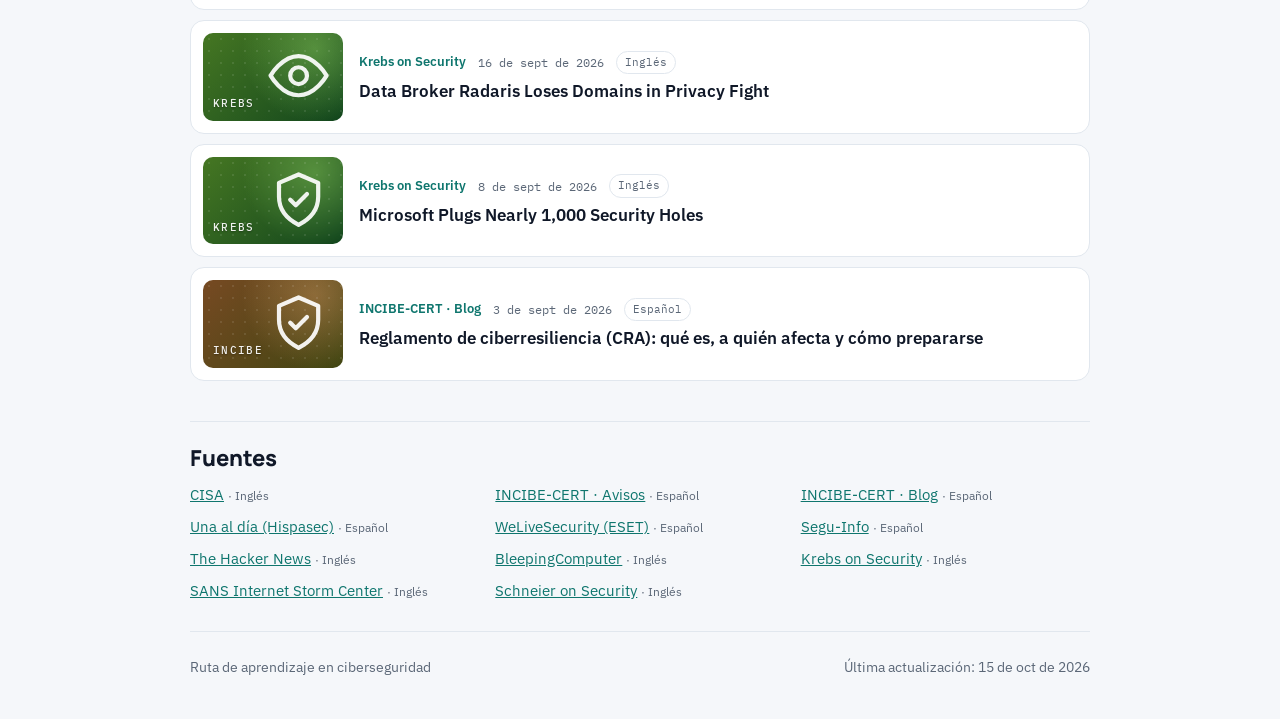
==== commit e7e4bddf: "Agrega ilustraciones propias a las noticias en la landing y en /noticias/ - Imagen dibujada en el na" ====
--- a/noticias/index.html
+++ b/noticias/index.html
@@ -23,6 +23,7 @@
 <link rel="stylesheet" href="https://fonts.googleapis.com/css2?family=Manrope:wght@600;700;800&family=IBM+Plex+Sans:wght@400;500;600&family=IBM+Plex+Mono:wght@500&display=swap">
 <link rel="stylesheet" href="estilos.css">
 <link rel="stylesheet" href="../assets/css/comun.css">
+<link rel="stylesheet" href="../assets/css/ilustracion.css">
 </head>
 <body>
 <a class="skip" href="#contenido">Saltar al contenido</a>
@@ -70,6 +71,7 @@
     <span id="actualizado"></span>
   </footer>
 </div>
+<script src="../assets/js/ilustracion.js"></script>
 <script src="app.js"></script>
 </body>
 </html>
--- a/noticias/estilos.css
+++ b/noticias/estilos.css
@@ -26,7 +26,9 @@
 .campo input:focus-visible,.campo select:focus-visible{outline:2px solid var(--accent);outline-offset:2px}
 .estado{color:var(--muted);font-size:14px;margin:6px 0 14px}
 .lista{list-style:none;margin:0;padding:0;display:flex;flex-direction:column;gap:10px}
-.nota{background:var(--surface);border:1px solid var(--line);border-radius:var(--radius);padding:14px 18px;display:flex;flex-direction:column;gap:6px;min-width:0}
+.nota{background:var(--surface);border:1px solid var(--line);border-radius:var(--radius);padding:12px;display:grid;grid-template-columns:140px minmax(0,1fr);gap:16px;align-items:center;min-width:0}
+.nota .cuerpo{display:flex;flex-direction:column;gap:6px;min-width:0}
+.nota .ilus{width:100%}
 .nota:hover{border-color:var(--accent)}
 .nota .meta{display:flex;flex-wrap:wrap;gap:8px 12px;align-items:center}
 .nota .fuente{font-weight:600;font-size:13px;color:var(--accent)}
@@ -40,5 +42,5 @@
 .fuentes ul{list-style:none;margin:0;padding:0;display:grid;grid-template-columns:repeat(auto-fill,minmax(250px,1fr));gap:8px 16px;font-size:15px}
 .fuentes .idioma{color:var(--muted);font-size:12px}
 footer{border-top:1px solid var(--line);margin-top:28px;padding:24px 0 40px;color:var(--muted);font-size:14px;display:flex;justify-content:space-between;gap:12px;flex-wrap:wrap}
-@media (max-width:720px){.filtros{grid-template-columns:1fr 1fr}.filtros .grande{grid-column:1 / -1}}
+@media (max-width:720px){.filtros{grid-template-columns:1fr 1fr}.filtros .grande{grid-column:1 / -1}.nota{grid-template-columns:96px minmax(0,1fr);gap:12px}.nota .ilus .sigla{font-size:9px}}
 @media (prefers-reduced-motion:reduce){*{transition:none!important;animation:none!important}}
--- a/assets/css/ilustracion.css
+++ b/assets/css/ilustracion.css
@@ -0,0 +1,8 @@
+/* Ilustración de las noticias (la dibuja assets/js/ilustracion.js). Igual en claro y oscuro. */
+.ilus{position:relative;overflow:hidden;border-radius:10px;aspect-ratio:16/10;display:flex;align-items:flex-end;padding:8px 10px;color:#fff;
+  background:
+    radial-gradient(circle at 80% 18%,hsl(var(--h) 80% 70% / .35),transparent 55%),
+    linear-gradient(135deg,hsl(var(--h) 55% 30%),hsl(calc(var(--h) + 38) 60% 17%))}
+.ilus::before{content:"";position:absolute;inset:0;background-image:radial-gradient(rgba(255,255,255,.16) 1px,transparent 1.2px);background-size:12px 12px;opacity:.6}
+.ilus svg{position:absolute;right:8%;top:50%;width:48%;max-width:84px;transform:translateY(-52%);fill:none;stroke:#fff;stroke-width:1.5;stroke-linecap:round;stroke-linejoin:round;opacity:.92}
+.ilus .sigla{position:relative;font-family:"IBM Plex Mono",ui-monospace,Menlo,Consolas,monospace;font-size:11px;font-weight:500;letter-spacing:.12em;color:rgba(255,255,255,.92);text-shadow:0 1px 2px rgba(0,0,0,.35)}
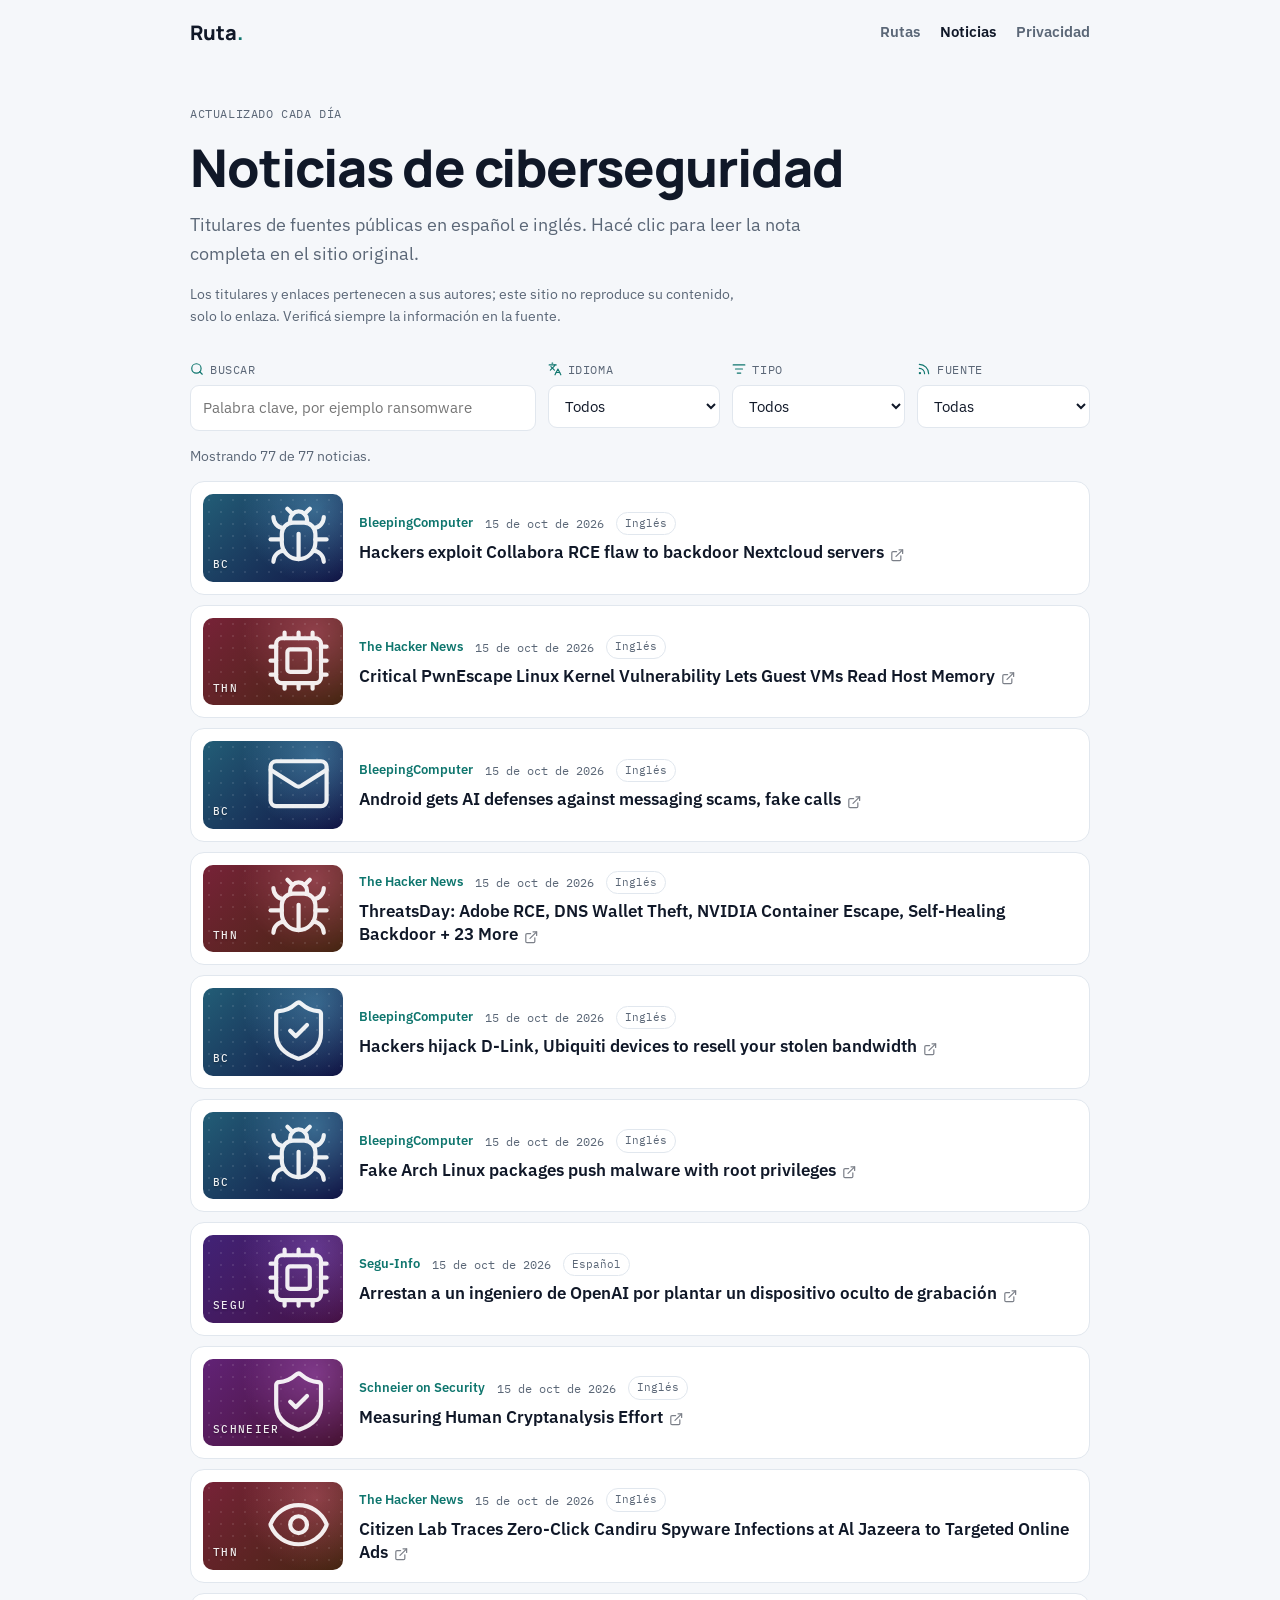
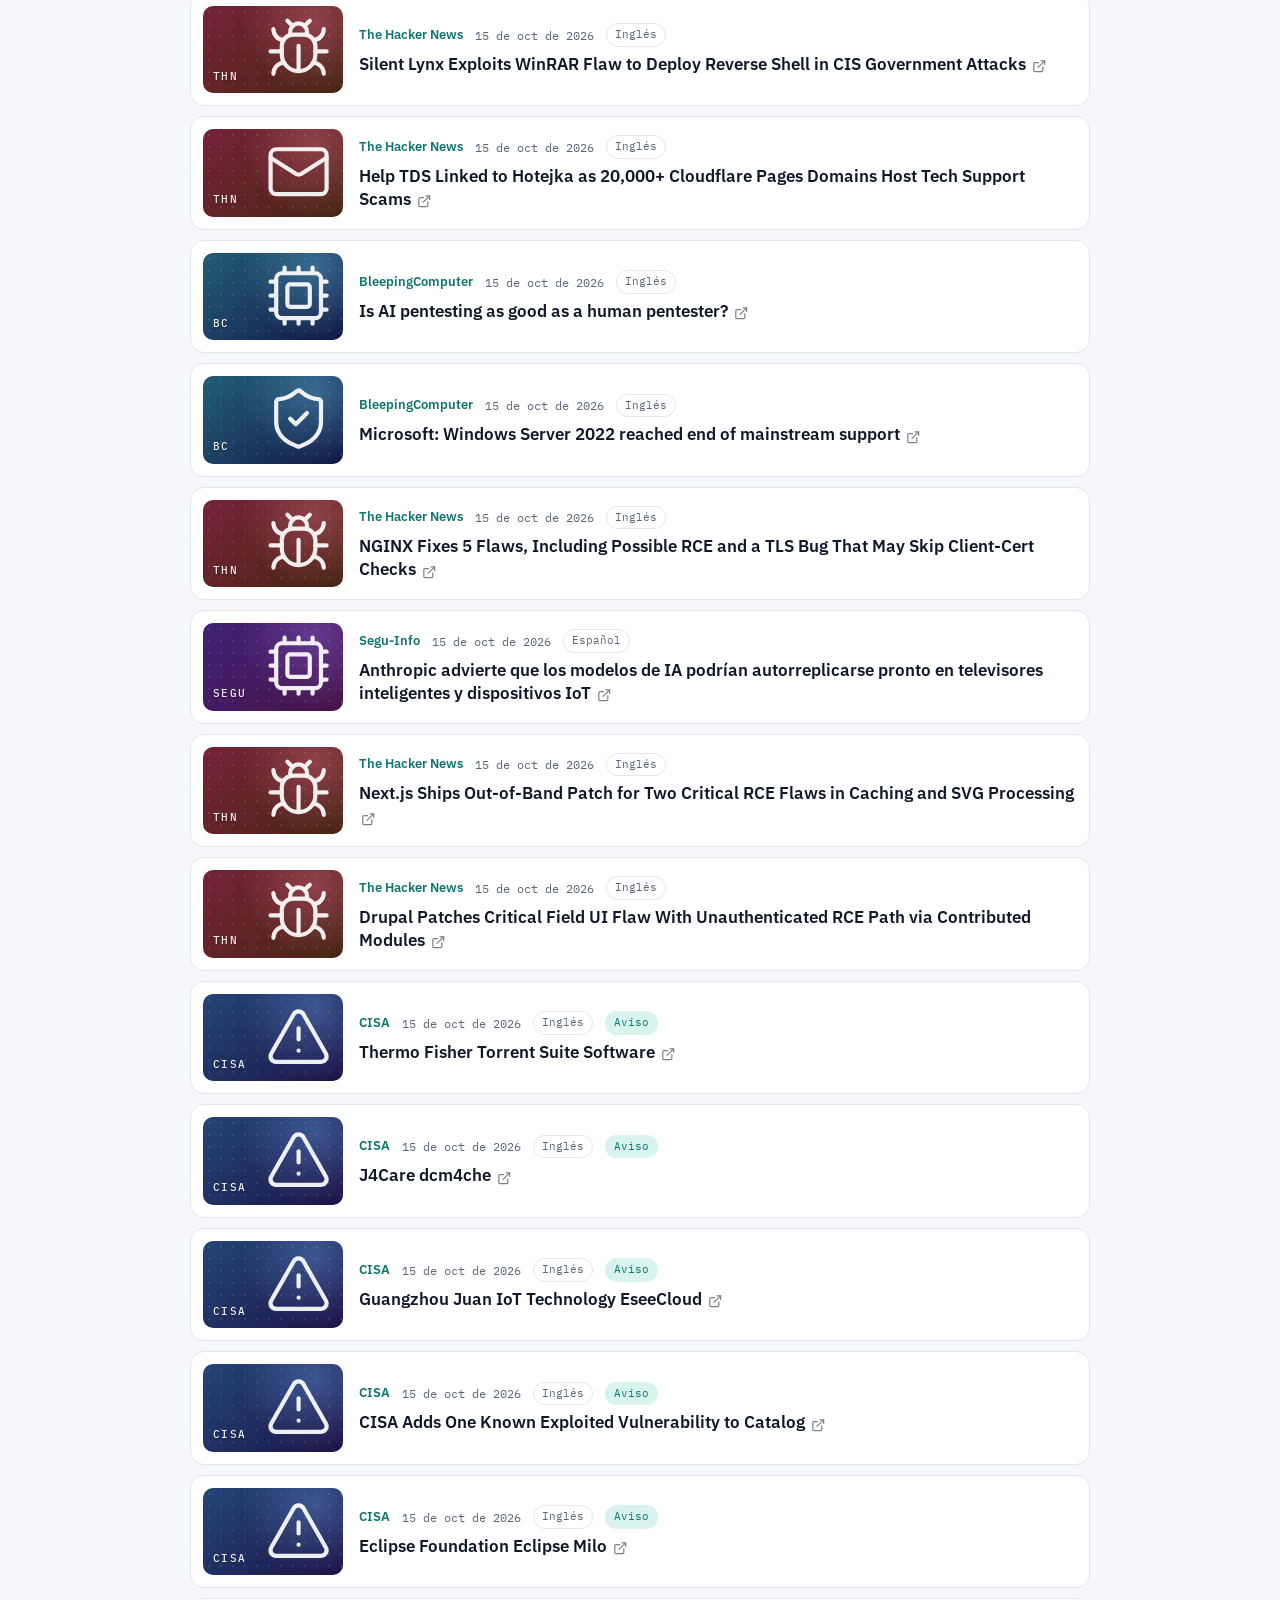
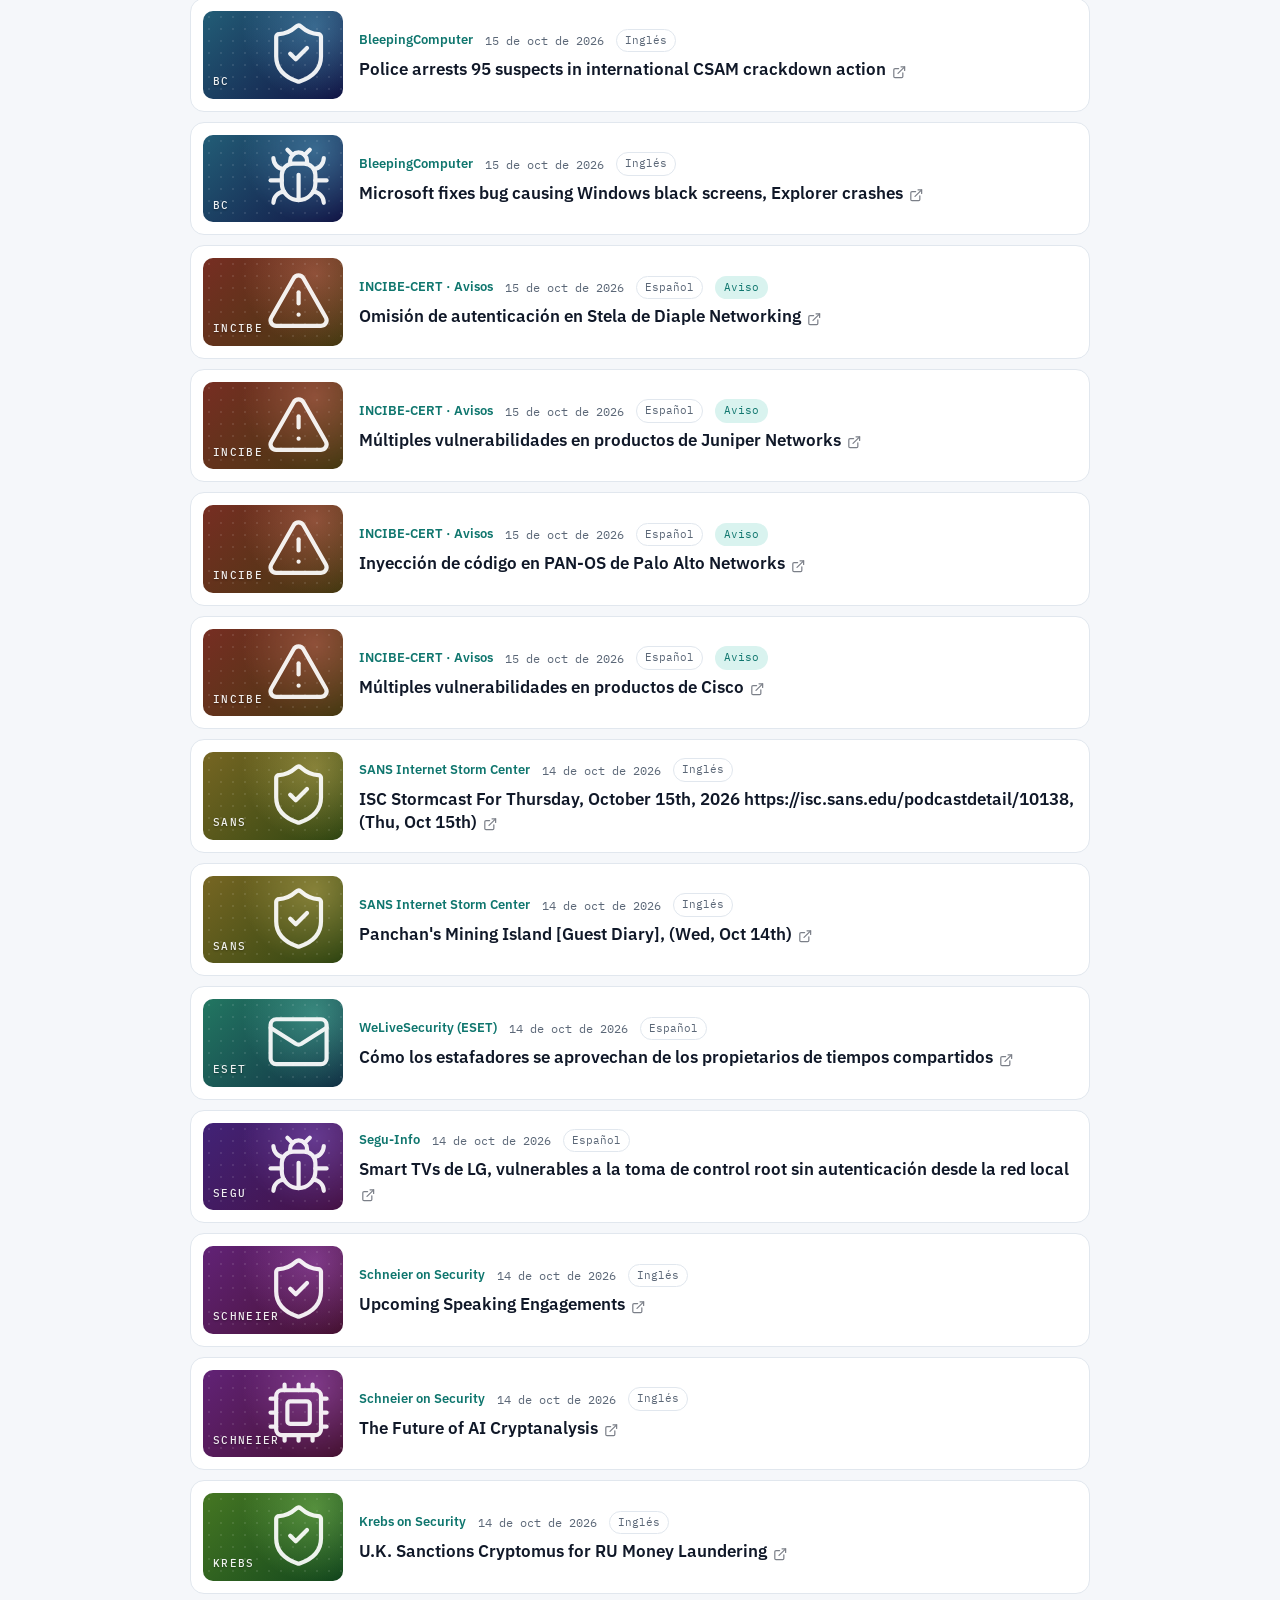
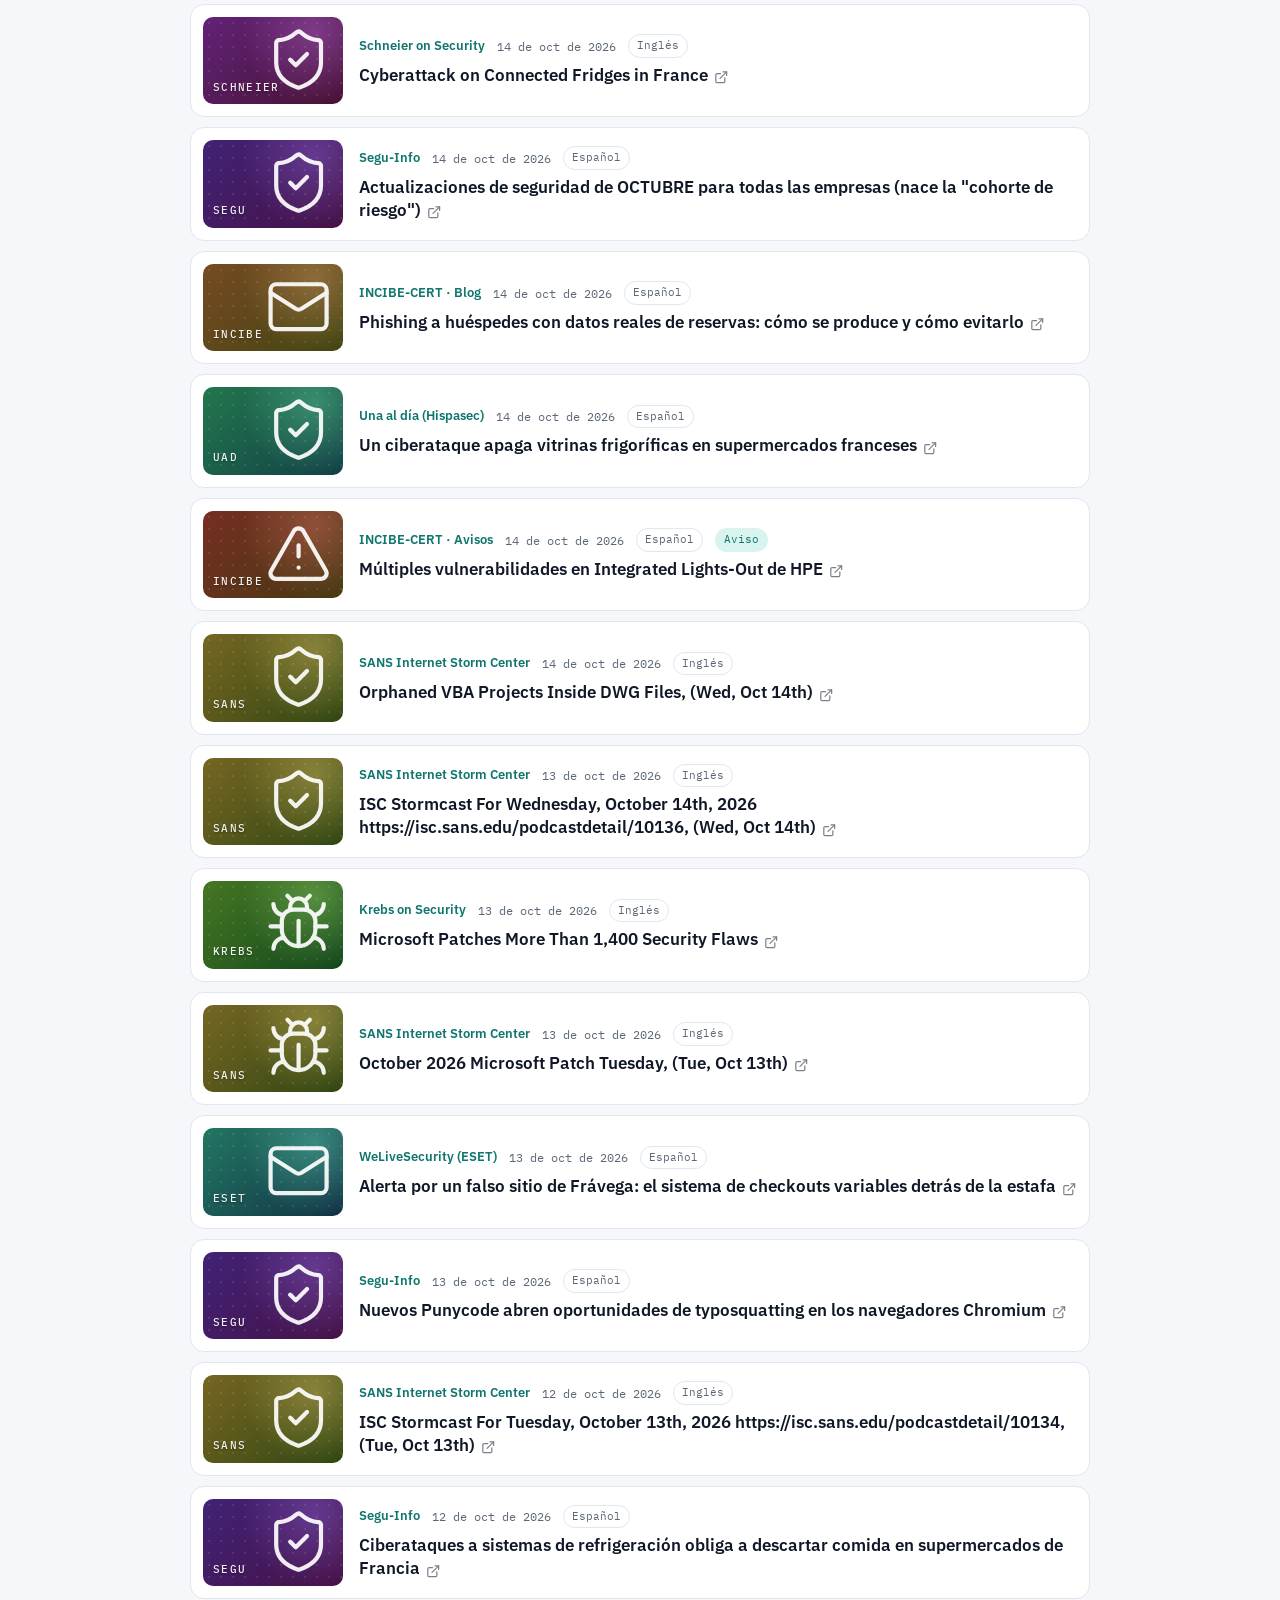
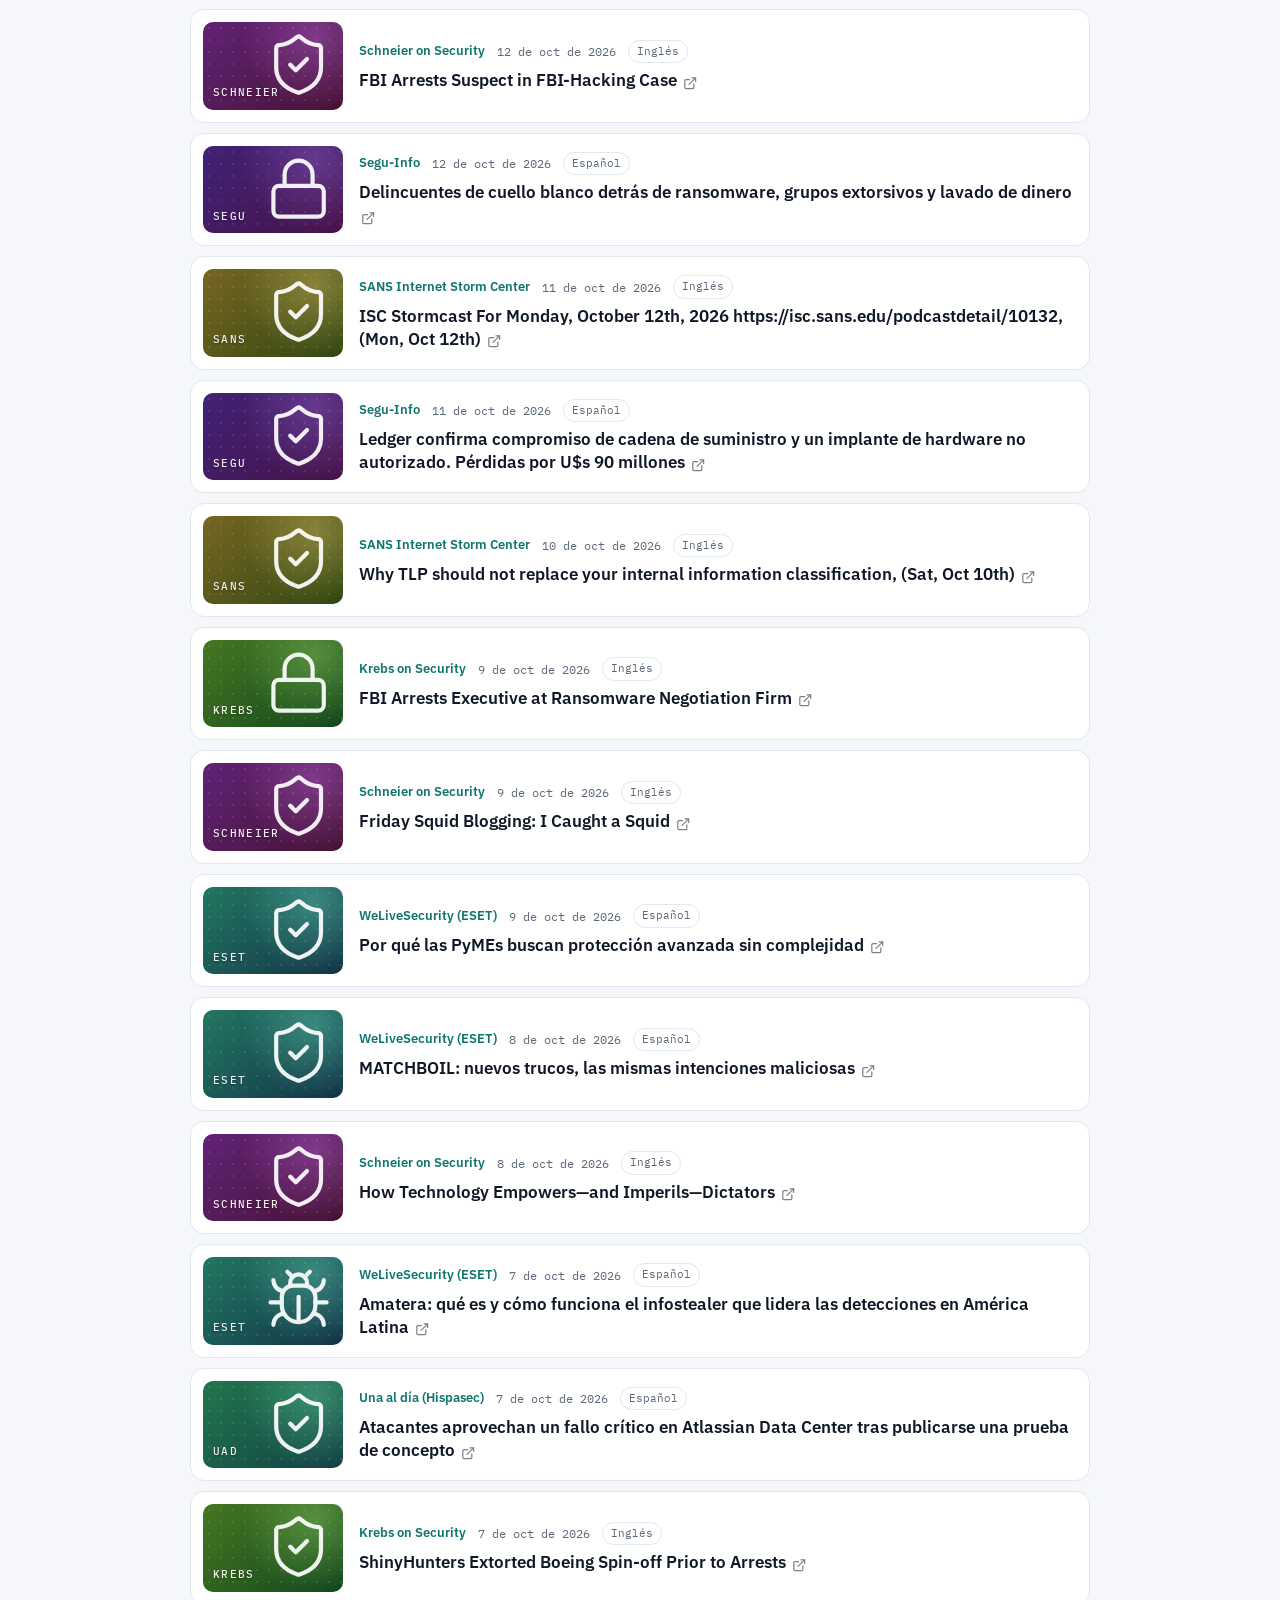
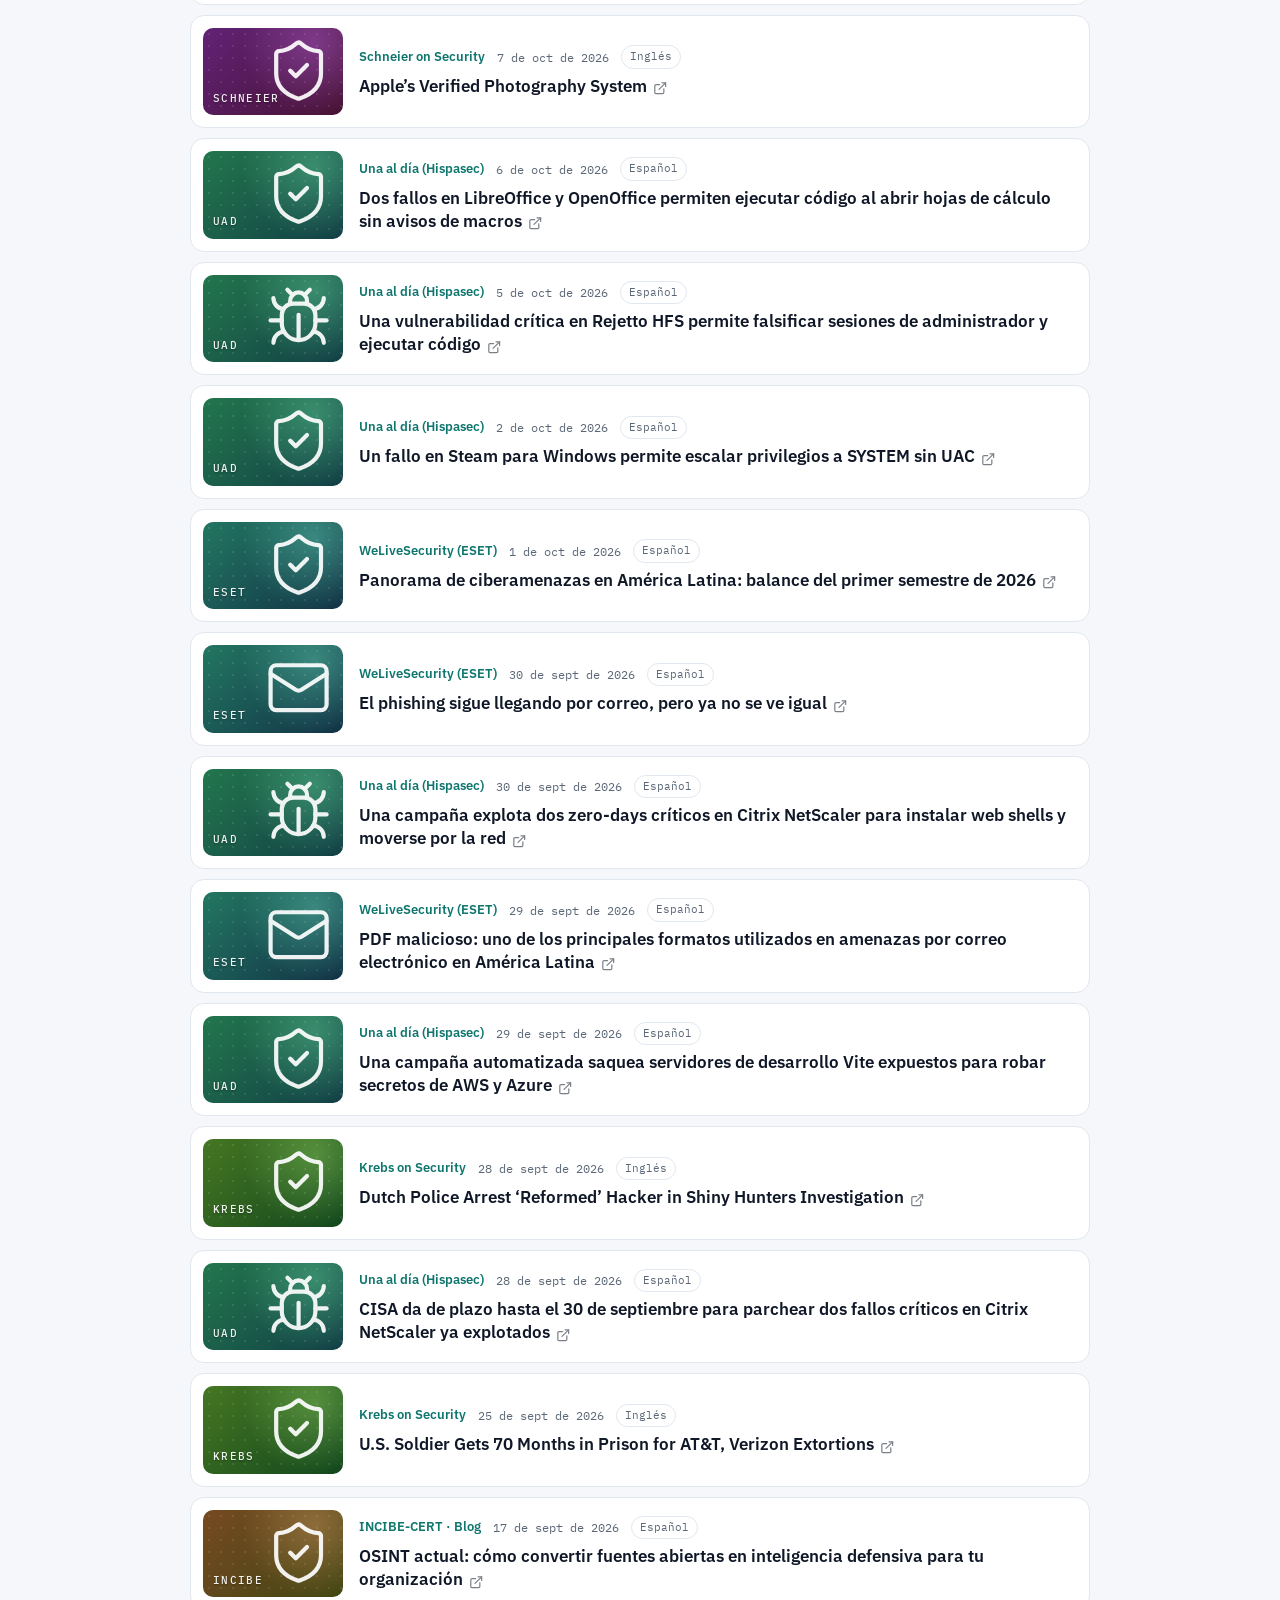
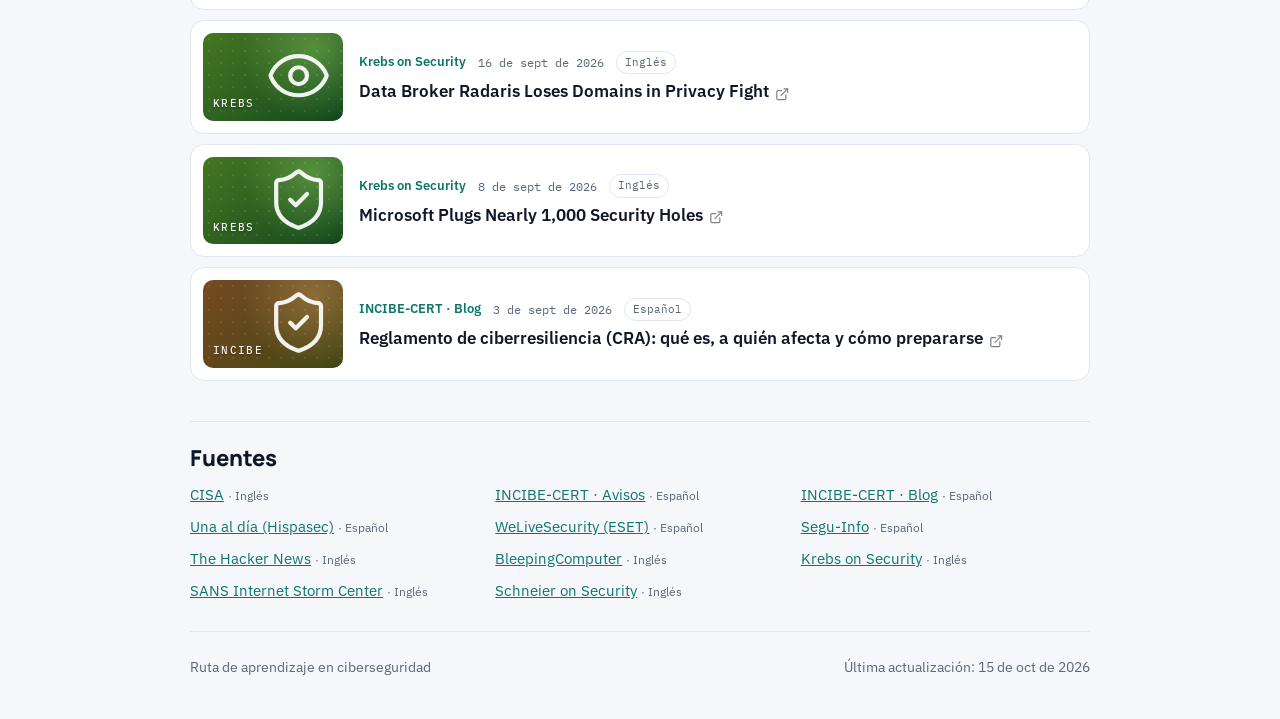
==== commit b7ffc22c: "Agrega iconos de Lucide autoalojados como sprite SVG - assets/icons/sprite.svg con 27 iconos y su li" ====
--- a/noticias/index.html
+++ b/noticias/index.html
@@ -46,12 +46,12 @@
     </section>
 
     <section class="filtros" aria-label="Filtros" hidden>
-      <label class="campo grande"><span class="mono">Buscar</span><input type="search" id="q" placeholder="Palabra clave, por ejemplo ransomware" autocomplete="off"></label>
-      <label class="campo"><span class="mono">Idioma</span>
+      <label class="campo grande"><span class="mono"><svg class="icono" aria-hidden="true" focusable="false"><use href="../assets/icons/sprite.svg#search"></use></svg> Buscar</span><input type="search" id="q" placeholder="Palabra clave, por ejemplo ransomware" autocomplete="off"></label>
+      <label class="campo"><span class="mono"><svg class="icono" aria-hidden="true" focusable="false"><use href="../assets/icons/sprite.svg#languages"></use></svg> Idioma</span>
         <select id="idioma"><option value="">Todos</option><option value="es">Español</option><option value="en">Inglés</option></select></label>
-      <label class="campo"><span class="mono">Tipo</span>
+      <label class="campo"><span class="mono"><svg class="icono" aria-hidden="true" focusable="false"><use href="../assets/icons/sprite.svg#list-filter"></use></svg> Tipo</span>
         <select id="tipo"><option value="">Todos</option><option value="noticias">Noticias y análisis</option><option value="avisos">Avisos de vulnerabilidades</option></select></label>
-      <label class="campo"><span class="mono">Fuente</span>
+      <label class="campo"><span class="mono"><svg class="icono" aria-hidden="true" focusable="false"><use href="../assets/icons/sprite.svg#rss"></use></svg> Fuente</span>
         <select id="fuente"><option value="">Todas</option></select></label>
     </section>
 
@@ -71,6 +71,7 @@
     <span id="actualizado"></span>
   </footer>
 </div>
+<script src="../assets/js/iconos.js"></script>
 <script src="../assets/js/ilustracion.js"></script>
 <script src="app.js"></script>
 </body>
--- a/noticias/estilos.css
+++ b/noticias/estilos.css
@@ -36,6 +36,9 @@
 .etiqueta{font-family:"IBM Plex Mono",ui-monospace,monospace;font-size:11px;padding:2px 8px;border-radius:99px;border:1px solid var(--line);color:var(--muted)}
 .etiqueta.aviso-tipo{background:var(--accent-soft);color:var(--accent);border-color:transparent}
 .nota a.titulo{color:var(--ink);font-weight:600;font-size:17px;line-height:1.35;text-decoration:none;overflow-wrap:anywhere}
+.nota a.titulo .externo{width:.85em;height:.85em;opacity:.55;margin-left:2px}
+.nota a.titulo:hover .externo{opacity:1}
+.campo .mono{display:flex;align-items:center;gap:6px}.campo .mono .icono{width:14px;height:14px;color:var(--accent)}
 .nota a.titulo:hover{text-decoration:underline;color:var(--accent)}
 .fuentes{margin:40px 0 8px;padding-top:24px;border-top:1px solid var(--line)}
 .fuentes[hidden]{display:none}
--- a/assets/css/comun.css
+++ b/assets/css/comun.css
@@ -1,7 +1,9 @@
 /* Reglas compartidas: enlace "Saltar al contenido" y ventana/aviso de sincronización. */
-.skip{position:absolute;left:-9999px;top:8px;z-index:100;padding:10px 16px;border-radius:9px;background:var(--accent);color:var(--on-accent,#fff);font-weight:700;text-decoration:none}.skip:focus{left:max(12px,env(safe-area-inset-left,0px))}
 .skip{position:absolute;left:-9999px;top:8px;z-index:100;padding:10px 16px;border-radius:9px;background:#0f766e;color:#fff;font-weight:700;text-decoration:none}.skip:focus{left:max(12px,env(safe-area-inset-left,0px))}
 .sync-box{display:flex;flex-direction:column;gap:8px}.sync-msg{font-size:13px;color:var(--muted);line-height:1.4}.sync-box input{font:inherit;font-size:14px;width:100%;padding:9px 12px;border-radius:9px;border:1px solid var(--line);background:var(--surface-2);color:var(--ink)}.sync-box input:focus-visible{outline:2px solid var(--accent);outline-offset:2px}
 .sync-banner{margin:0 0 22px;padding:18px 20px;border:1px solid var(--line);border-left:4px solid var(--accent);border-radius:var(--radius);background:var(--surface);display:flex;flex-direction:column;gap:10px}.sync-banner h2{font-size:18px;margin:0}.sync-banner p{margin:0;color:var(--muted)}.sync-banner .sync-row{display:flex;gap:10px;flex-wrap:wrap;align-items:stretch}.sync-banner .sync-row input{flex:1 1 220px;min-width:0;font:inherit;font-size:15px;padding:10px 12px;border-radius:9px;border:1px solid var(--line);background:var(--surface-2);color:var(--ink)}.sync-banner .sync-row input:focus-visible{outline:2px solid var(--accent);outline-offset:2px}.sync-banner .reset{padding:10px 16px}
 .sync-consent{display:flex;gap:8px;align-items:flex-start;font-size:13px;color:var(--muted);line-height:1.4}.sync-consent input{width:auto!important;margin:3px 0 0!important;padding:0!important;flex:none}.sync-consent a{color:var(--accent)}.aside-foot a.priv{color:var(--muted);font-size:13px}
 .sync-dialog{border:none;padding:0;background:transparent;color:var(--ink);width:calc(100% - 32px);max-width:520px;margin:auto}.sync-dialog::backdrop{background:rgba(0,0,0,.6)}.sync-dialog .sync-banner{margin:0;border:1px solid var(--line);border-left:4px solid var(--accent);box-shadow:0 24px 60px rgba(0,0,0,.45)}
+.sync-opciones{display:grid;gap:10px;margin-top:4px}.sync-op{display:flex!important;flex-direction:column;align-items:flex-start;gap:3px;text-align:left!important;padding:13px 15px!important}.sync-op strong{color:var(--ink);font-size:15px}.sync-op span{font-weight:400;font-size:13px;color:var(--muted);line-height:1.4}.sync-op:hover{border-color:var(--accent)!important}
+/* Iconos (Lucide): heredan el color del texto */
+.icono{width:1.2em;height:1.2em;flex:none;fill:none;stroke:currentColor;stroke-width:2;stroke-linecap:round;stroke-linejoin:round;vertical-align:-.22em}
--- a/assets/css/ilustracion.css
+++ b/assets/css/ilustracion.css
@@ -4,5 +4,5 @@
     radial-gradient(circle at 80% 18%,hsl(var(--h) 80% 70% / .35),transparent 55%),
     linear-gradient(135deg,hsl(var(--h) 55% 30%),hsl(calc(var(--h) + 38) 60% 17%))}
 .ilus::before{content:"";position:absolute;inset:0;background-image:radial-gradient(rgba(255,255,255,.16) 1px,transparent 1.2px);background-size:12px 12px;opacity:.6}
-.ilus svg{position:absolute;right:8%;top:50%;width:48%;max-width:84px;transform:translateY(-52%);fill:none;stroke:#fff;stroke-width:1.5;stroke-linecap:round;stroke-linejoin:round;opacity:.92}
+.ilus svg{position:absolute;right:8%;top:50%;width:48%;height:auto;aspect-ratio:1/1;max-width:84px;transform:translateY(-52%);fill:none;stroke:#fff;stroke-width:1.5;stroke-linecap:round;stroke-linejoin:round;opacity:.92}
 .ilus .sigla{position:relative;font-family:"IBM Plex Mono",ui-monospace,Menlo,Consolas,monospace;font-size:11px;font-weight:500;letter-spacing:.12em;color:rgba(255,255,255,.92);text-shadow:0 1px 2px rgba(0,0,0,.35)}
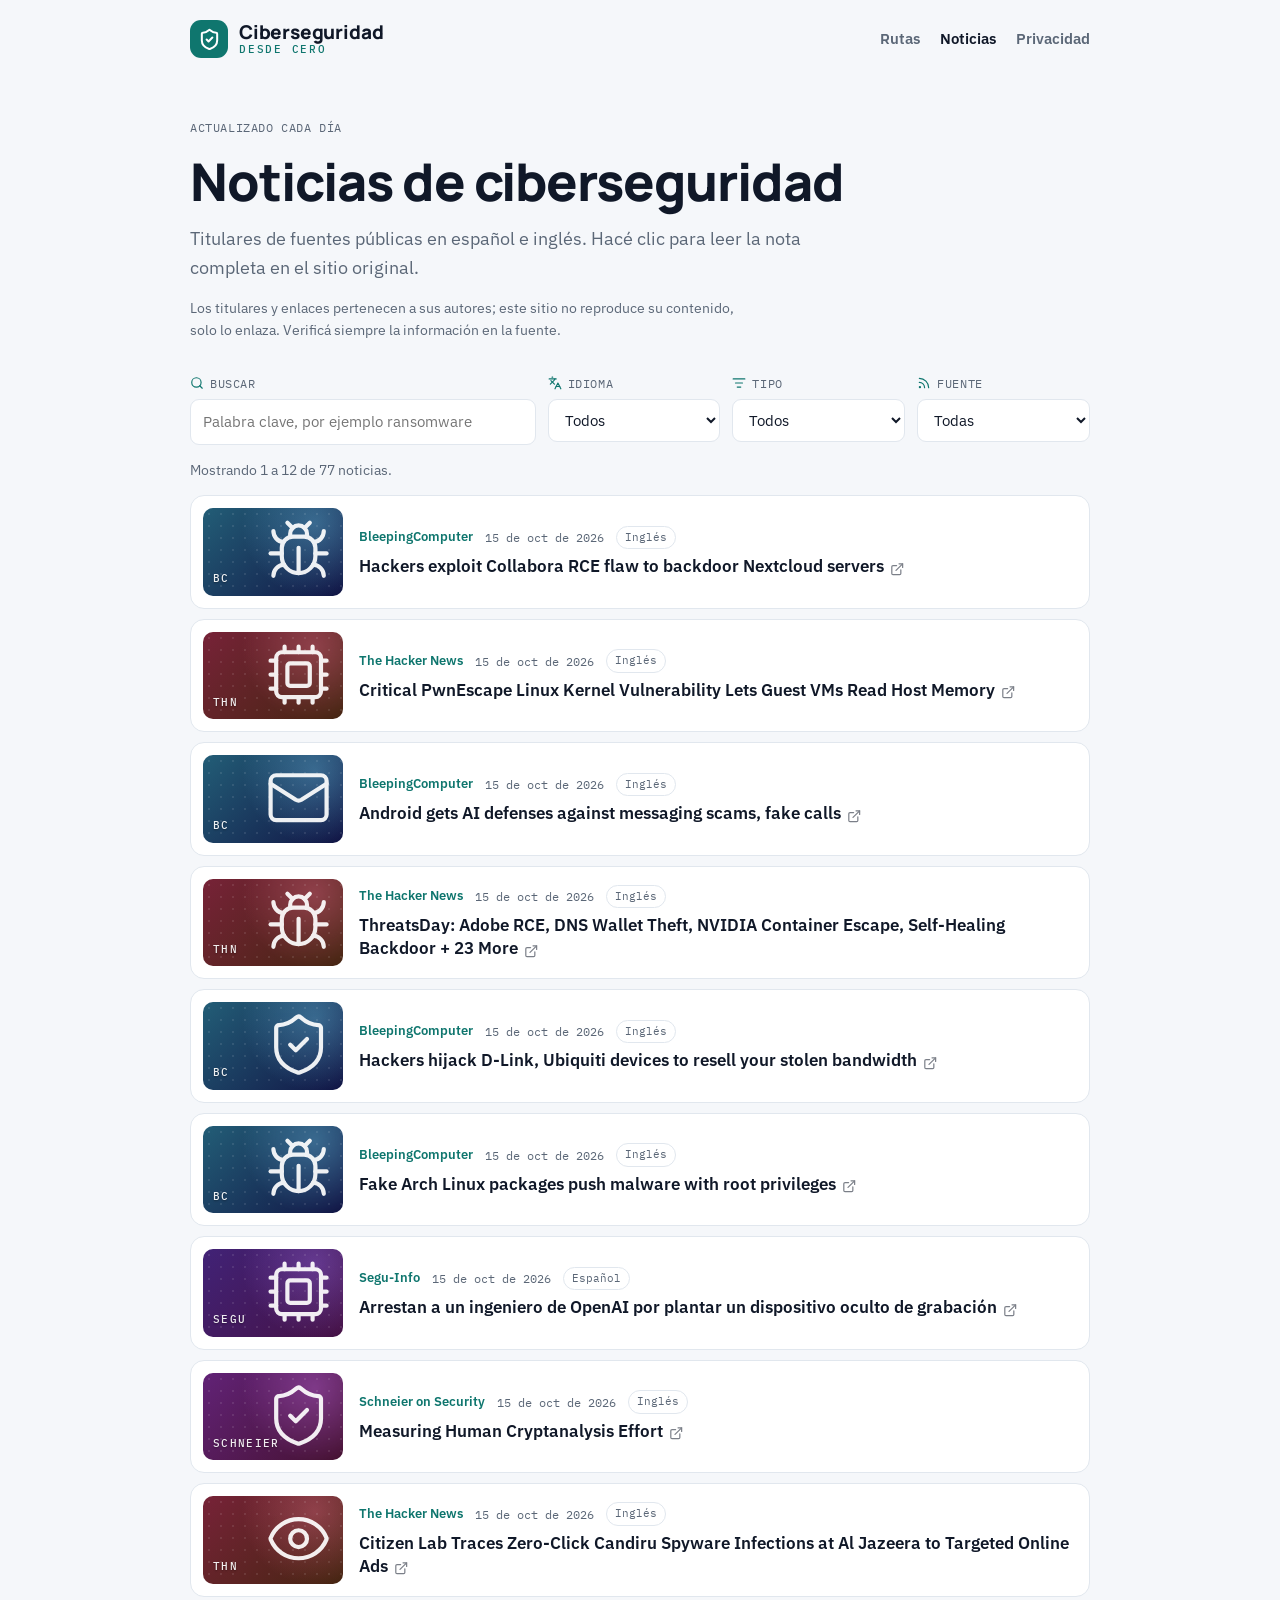
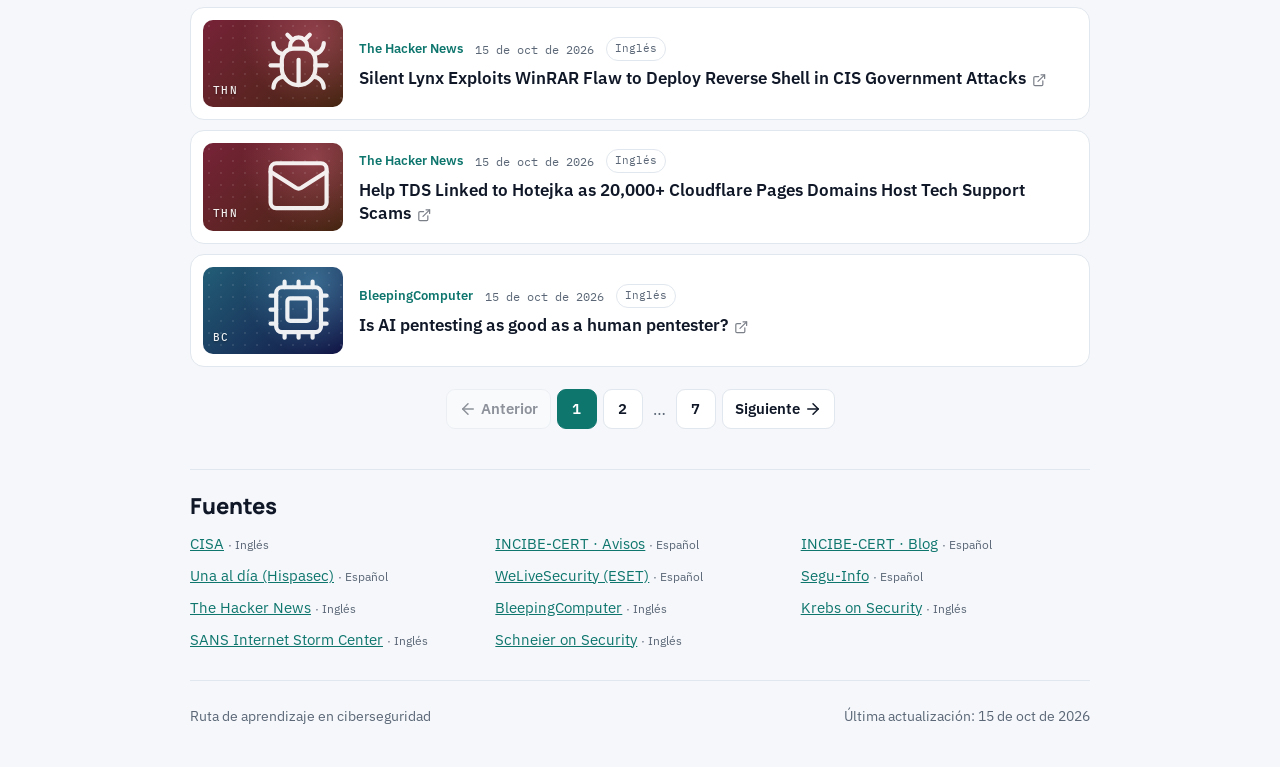
==== commit 1dbf61f2: "Agrega paginacion a la pagina de noticias - 12 noticias por pagina con Anterior, Siguiente y numeros" ====
--- a/noticias/index.html
+++ b/noticias/index.html
@@ -29,7 +29,7 @@
 <a class="skip" href="#contenido">Saltar al contenido</a>
 <div class="wrap">
   <header class="top">
-    <a class="brand" href="../">Ruta<span>.</span></a>
+    <a class="marca" href="../" aria-label="Ciberseguridad desde cero, inicio"><span class="marca-logo" aria-hidden="true"><svg class="icono" focusable="false"><use href="../assets/icons/sprite.svg#shield-check"></use></svg></span><span class="marca-texto"><span class="marca-nombre">Ciberseguridad</span><span class="marca-sub">desde cero</span></span></a>
     <nav class="links" aria-label="Principal">
       <a href="../#rutas">Rutas</a>
       <a href="./" aria-current="page">Noticias</a>
@@ -55,8 +55,9 @@
         <select id="fuente"><option value="">Todas</option></select></label>
     </section>
 
-    <p class="estado" id="estado" role="status" aria-live="polite">Cargando noticias…</p>
+    <p class="estado" id="estado" role="status" aria-live="polite" tabindex="-1">Cargando noticias…</p>
     <ul class="lista" id="lista"></ul>
+    <nav class="paginacion" id="paginacion" aria-label="Paginación de noticias" hidden></nav>
 
     <section class="fuentes" id="fuentes" hidden>
       <h2>Fuentes</h2>
--- a/noticias/estilos.css
+++ b/noticias/estilos.css
@@ -11,8 +11,6 @@
 :focus-visible{outline:2px solid var(--accent);outline-offset:3px;border-radius:4px}
 .mono{font-family:"IBM Plex Mono",ui-monospace,Menlo,Consolas,monospace;font-size:12px;letter-spacing:.05em;text-transform:uppercase;color:var(--muted)}
 header.top{display:flex;align-items:center;justify-content:space-between;gap:16px;padding:20px 0;flex-wrap:wrap}
-.brand{font-weight:800;font-size:20px;color:var(--ink);text-decoration:none}
-.brand span{color:var(--accent)}
 nav.links{display:flex;gap:20px;align-items:center;flex-wrap:wrap}
 nav.links a{color:var(--muted);text-decoration:none;font-weight:600;font-size:15px}
 nav.links a:hover,nav.links a[aria-current="page"]{color:var(--ink)}
@@ -40,10 +38,18 @@
 .nota a.titulo:hover .externo{opacity:1}
 .campo .mono{display:flex;align-items:center;gap:6px}.campo .mono .icono{width:14px;height:14px;color:var(--accent)}
 .nota a.titulo:hover{text-decoration:underline;color:var(--accent)}
+.paginacion{display:flex;flex-wrap:wrap;gap:6px;justify-content:center;align-items:center;margin:22px 0 4px}
+.paginacion[hidden]{display:none}
+.pag{font:inherit;font-size:15px;font-weight:600;min-width:40px;height:40px;padding:0 12px;border-radius:9px;border:1px solid var(--line);background:var(--surface);color:var(--ink);cursor:pointer;display:inline-flex;align-items:center;justify-content:center;gap:4px}
+.pag:hover:not(:disabled){border-color:var(--accent);color:var(--accent)}
+.pag[aria-current="page"]{background:var(--accent);border-color:var(--accent);color:var(--on-accent)}
+.pag:disabled{opacity:.45;cursor:not-allowed}
+.pag:focus-visible{outline:2px solid var(--accent);outline-offset:2px}
+.pag-puntos{color:var(--muted);padding:0 4px}
 .fuentes{margin:40px 0 8px;padding-top:24px;border-top:1px solid var(--line)}
 .fuentes[hidden]{display:none}
 .fuentes ul{list-style:none;margin:0;padding:0;display:grid;grid-template-columns:repeat(auto-fill,minmax(250px,1fr));gap:8px 16px;font-size:15px}
 .fuentes .idioma{color:var(--muted);font-size:12px}
 footer{border-top:1px solid var(--line);margin-top:28px;padding:24px 0 40px;color:var(--muted);font-size:14px;display:flex;justify-content:space-between;gap:12px;flex-wrap:wrap}
-@media (max-width:720px){.filtros{grid-template-columns:1fr 1fr}.filtros .grande{grid-column:1 / -1}.nota{grid-template-columns:96px minmax(0,1fr);gap:12px}.nota .ilus .sigla{font-size:9px}}
+@media (max-width:720px){.pag{min-width:36px;height:38px;padding:0 9px;font-size:14px}.filtros{grid-template-columns:1fr 1fr}.filtros .grande{grid-column:1 / -1}.nota{grid-template-columns:96px minmax(0,1fr);gap:12px}.nota .ilus .sigla{font-size:9px}}
 @media (prefers-reduced-motion:reduce){*{transition:none!important;animation:none!important}}
--- a/assets/css/comun.css
+++ b/assets/css/comun.css
@@ -7,3 +7,12 @@
 .sync-opciones{display:grid;gap:10px;margin-top:4px}.sync-op{display:flex!important;flex-direction:column;align-items:flex-start;gap:3px;text-align:left!important;padding:13px 15px!important}.sync-op strong{color:var(--ink);font-size:15px}.sync-op span{font-weight:400;font-size:13px;color:var(--muted);line-height:1.4}.sync-op:hover{border-color:var(--accent)!important}
 /* Iconos (Lucide): heredan el color del texto */
 .icono{width:1.2em;height:1.2em;flex:none;fill:none;stroke:currentColor;stroke-width:2;stroke-linecap:round;stroke-linejoin:round;vertical-align:-.22em}
+/* Logotipo del sitio (landing y noticias) */
+.marca{display:inline-flex;align-items:center;gap:11px;text-decoration:none;color:var(--ink)}
+.marca-logo{display:inline-flex;align-items:center;justify-content:center;width:38px;height:38px;border-radius:11px;background:var(--accent);color:var(--on-accent);flex:none}
+.marca-logo .icono{width:23px;height:23px;stroke-width:2.1}
+.marca-texto{display:flex;flex-direction:column;gap:2px;line-height:1}
+.marca-nombre{font-family:"Manrope",system-ui,sans-serif;font-weight:800;font-size:19px;letter-spacing:-.01em}
+.marca-sub{font-family:"IBM Plex Mono",ui-monospace,Menlo,Consolas,monospace;font-size:11px;font-weight:500;letter-spacing:.16em;text-transform:uppercase;color:var(--accent)}
+.marca:hover .marca-nombre{color:var(--accent)}
+.marca:focus-visible{outline:2px solid var(--accent);outline-offset:4px;border-radius:12px}
